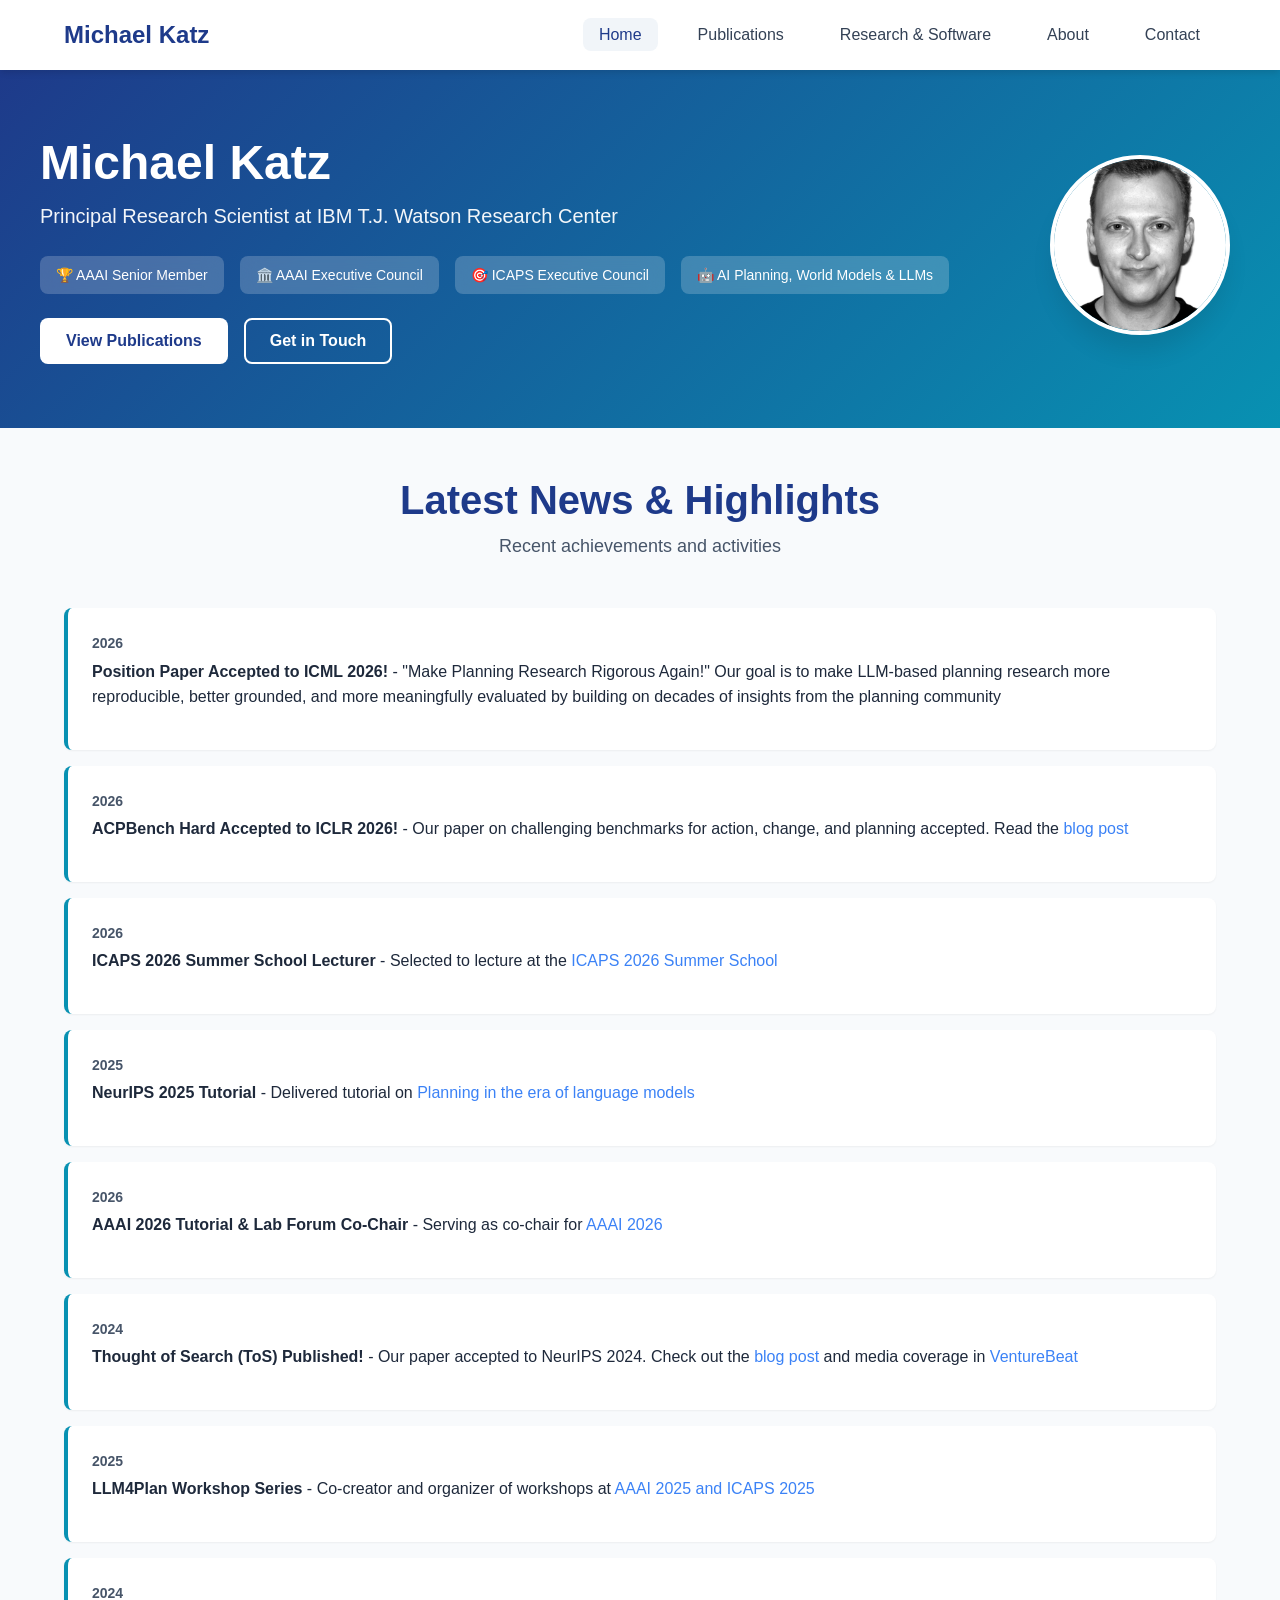
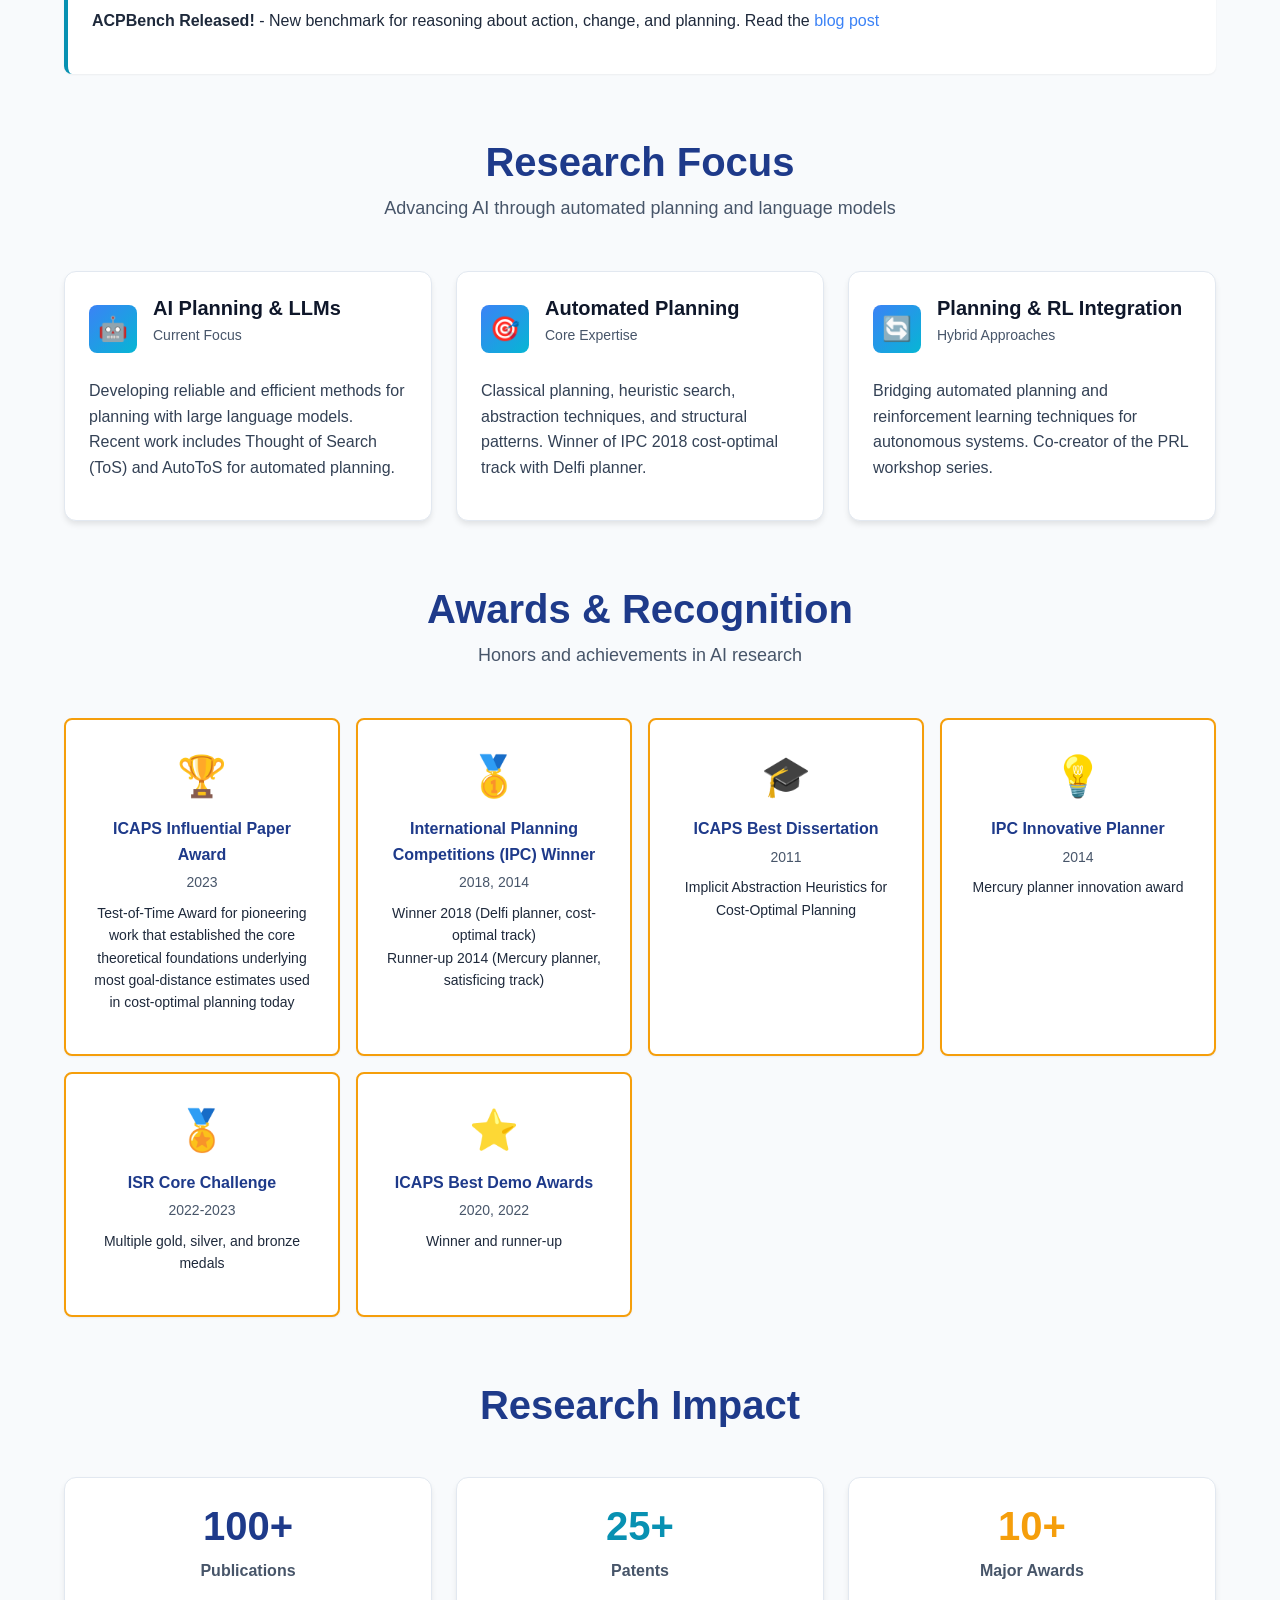
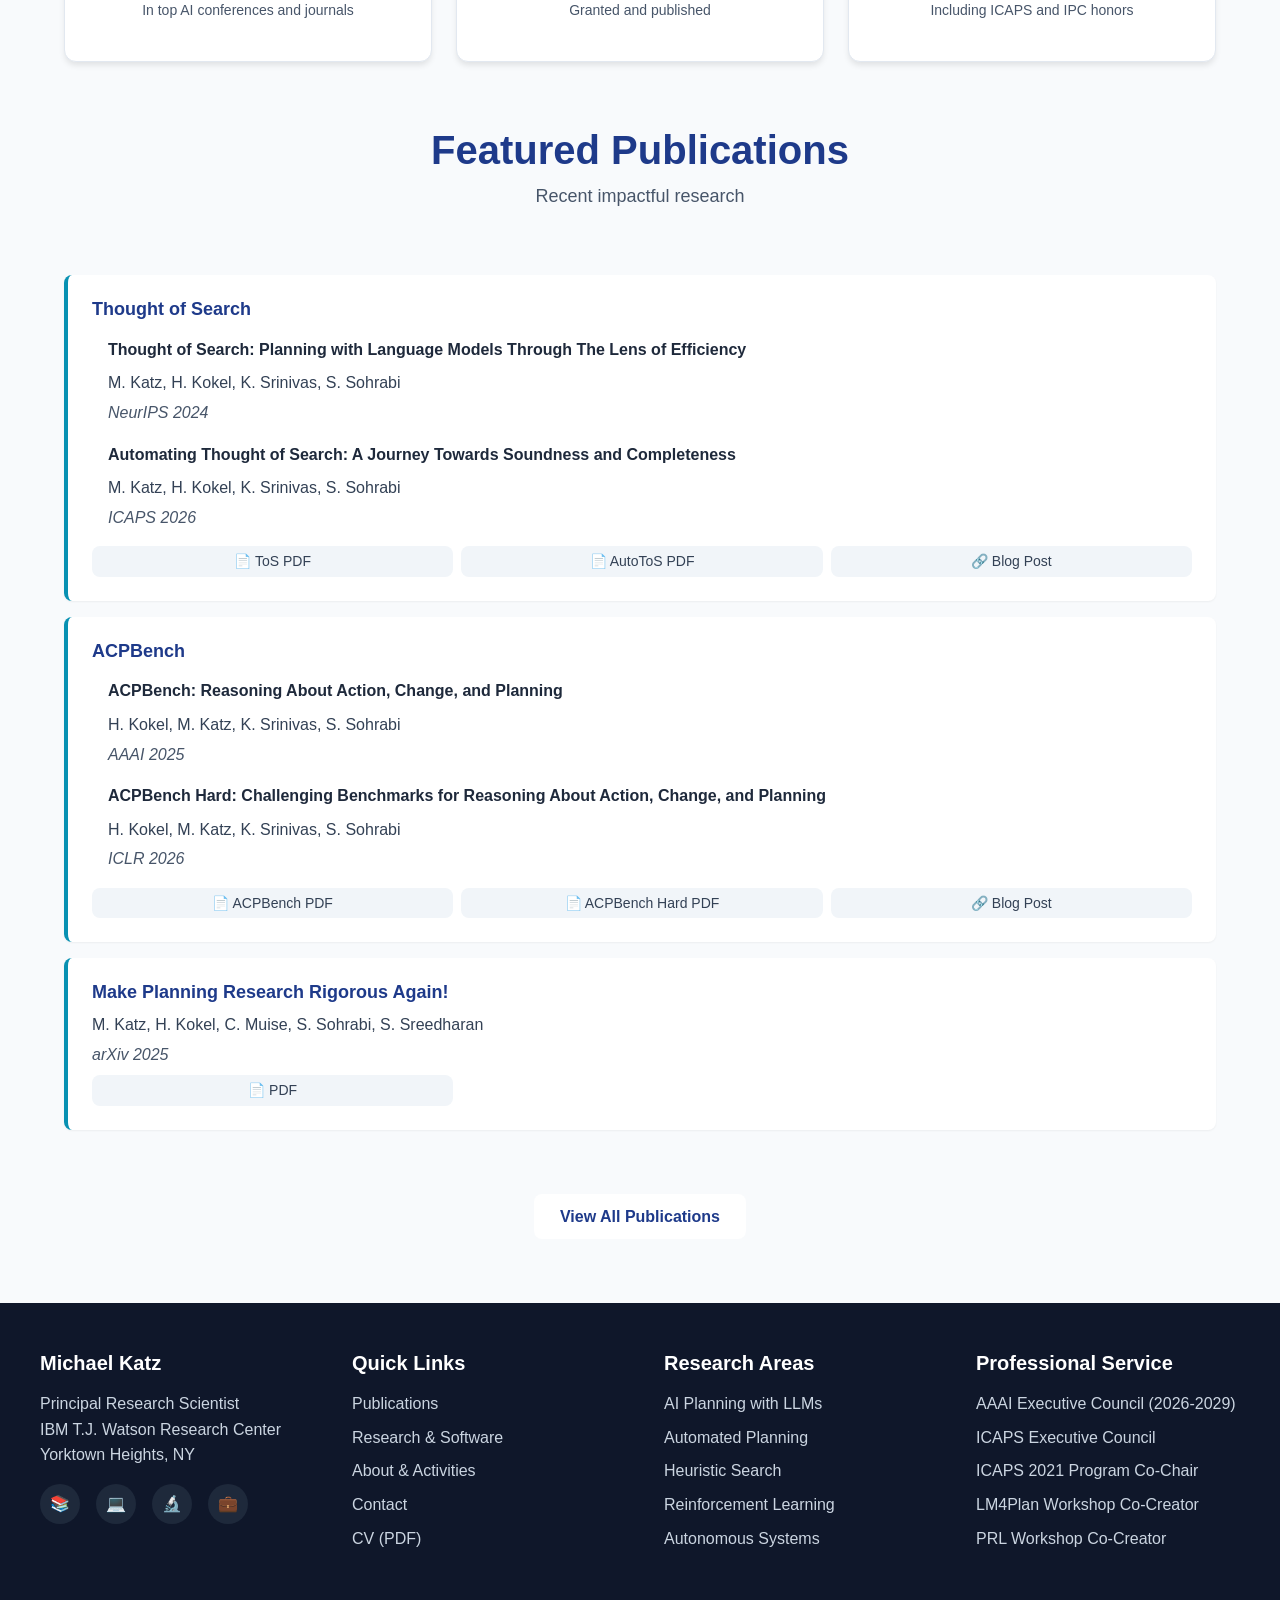
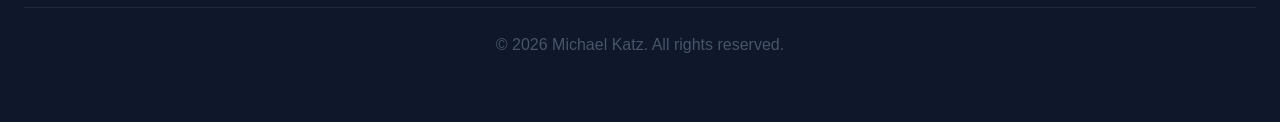
==== index.html @ 5c82e44d "minor" ====
<!DOCTYPE html>
<html lang="en">
<head>
    <meta charset="UTF-8">
    <meta name="viewport" content="width=device-width, initial-scale=1.0">
    <meta name="description" content="Michael Katz - Principal Research Scientist at IBM T.J. Watson Research Center, specializing in AI Planning, LLMs, and Autonomous Systems">
    <meta name="keywords" content="Michael Katz, AI Planning, LLMs, Automated Planning, Reinforcement Learning, IBM Research, ICAPS, AAAI">
    <meta name="author" content="Michael Katz">
    
    <!-- Open Graph / Social Media -->
    <meta property="og:type" content="website">
    <meta property="og:title" content="Michael Katz - AI Planning Researcher">
    <meta property="og:description" content="Principal Research Scientist at IBM T.J. Watson Research Center">
    <meta property="og:url" content="https://michael-katz-ai.github.io">
    
    <title>Michael Katz - AI Planning & LLMs Researcher</title>
    <link rel="stylesheet" href="css/styles.css">
</head>
<body>
    <!-- Header & Navigation -->
    <header class="header">
        <nav class="nav-container">
            <a href="index.html" class="logo">Michael Katz</a>
            <button class="nav-toggle" aria-label="Toggle navigation">
                <span></span>
                <span></span>
                <span></span>
            </button>
            <ul class="nav-menu">
                <li><a href="index.html" class="active">Home</a></li>
                <li><a href="publications.html">Publications</a></li>
                <li><a href="research.html">Research & Software</a></li>
                <li><a href="about.html">About</a></li>
                <li><a href="contact.html">Contact</a></li>
            </ul>
        </nav>
    </header>

    <!-- Hero Section -->
    <section class="hero">
        <div class="hero-container">
            <div class="hero-content">
                <h1>Michael Katz</h1>
                <p class="hero-subtitle">Principal Research Scientist at IBM T.J. Watson Research Center</p>
                <div class="hero-badges">
                    <span class="badge">🏆 AAAI Senior Member</span>
                    <span class="badge">🏛️ AAAI Executive Council</span>
                    <span class="badge">🎯 ICAPS Executive Council</span>
                    <span class="badge">🤖 AI Planning, World Models & LLMs</span>
                </div>
                <div class="hero-links">
                    <a href="publications.html" class="btn btn-primary">View Publications</a>
                    <a href="contact.html" class="btn btn-secondary">Get in Touch</a>
                </div>
            </div>
            <div class="hero-image">
                <img src="images/Michael-Katz-1085x1536.jpg" alt="Michael Katz">
            </div>
        </div>
    </section>

    <!-- Main Content -->
    <main class="container">
        
        <!-- Latest News Section -->
        <section class="section">
            <div class="section-header">
                <h2 class="section-title">Latest News & Highlights</h2>
                <p class="section-subtitle">Recent achievements and activities</p>
            </div>
            <ul class="news-list">
                <li class="news-item fade-in">
                    <div class="news-date">2026</div>
                    <p><strong>Position Paper Accepted to ICML 2026!</strong> - "Make Planning Research Rigorous Again!" Our goal is to make LLM-based planning research more reproducible, better grounded, and more meaningfully evaluated by building on decades of insights from the planning community</p>
                </li>
                <li class="news-item fade-in">
                    <div class="news-date">2026</div>
                    <p><strong>ACPBench Hard Accepted to ICLR 2026!</strong> - Our paper on challenging benchmarks for action, change, and planning accepted. Read the <a href="https://ibm.github.io/ACPBench/">blog post</a></p>
                </li>
                <li class="news-item fade-in">
                    <div class="news-date">2026</div>
                    <p><strong>ICAPS 2026 Summer School Lecturer</strong> - Selected to lecture at the <a href="https://icaps26-dublin-ss.github.io/ICAPS-2026-Summer-School/">ICAPS 2026 Summer School</a></p>
                </li>
                <li class="news-item fade-in">
                    <div class="news-date">2025</div>
                    <p><strong>NeurIPS 2025 Tutorial</strong> - Delivered tutorial on <a href="https://planning-llm-era.github.io/">Planning in the era of language models</a></p>
                </li>
                <li class="news-item fade-in">
                    <div class="news-date">2026</div>
                    <p><strong>AAAI 2026 Tutorial & Lab Forum Co-Chair</strong> - Serving as co-chair for <a href="https://aaai.org/conference/aaai/aaai-26/conference-organizers/">AAAI 2026</a></p>
                </li>
                <li class="news-item fade-in">
                    <div class="news-date">2024</div>
                    <p><strong>Thought of Search (ToS) Published!</strong> - Our paper accepted to NeurIPS 2024. Check out the <a href="https://ibm.github.io/AutoToS/">blog post</a> and media coverage in <a href="https://venturebeat.com/ai/autotos-makes-llm-planning-fast-accurate-and-inexpensive/">VentureBeat</a></p>
                </li>
                <li class="news-item fade-in">
                    <div class="news-date">2025</div>
                    <p><strong>LLM4Plan Workshop Series</strong> - Co-creator and organizer of workshops at <a href="https://llmforplanning.github.io/">AAAI 2025 and ICAPS 2025</a></p>
                </li>
                <li class="news-item fade-in">
                    <div class="news-date">2024</div>
                    <p><strong>ACPBench Released!</strong> - New benchmark for reasoning about action, change, and planning. Read the <a href="https://ibm.github.io/ACPBench/">blog post</a></p>
                </li>
            </ul>
        </section>

        <!-- Research Focus Section -->
        <section class="section">
            <div class="section-header">
                <h2 class="section-title">Research Focus</h2>
                <p class="section-subtitle">Advancing AI through automated planning and language models</p>
            </div>
            <div class="card-grid">
                <div class="card fade-in">
                    <div class="card-header">
                        <div class="card-icon">🤖</div>
                        <div>
                            <h3 class="card-title">AI Planning & LLMs</h3>
                            <p class="card-meta">Current Focus</p>
                        </div>
                    </div>
                    <div class="card-content">
                        <p>Developing reliable and efficient methods for planning with large language models. Recent work includes Thought of Search (ToS) and AutoToS for automated planning.</p>
                    </div>
                </div>
                
                <div class="card fade-in">
                    <div class="card-header">
                        <div class="card-icon">🎯</div>
                        <div>
                            <h3 class="card-title">Automated Planning</h3>
                            <p class="card-meta">Core Expertise</p>
                        </div>
                    </div>
                    <div class="card-content">
                        <p>Classical planning, heuristic search, abstraction techniques, and structural patterns. Winner of IPC 2018 cost-optimal track with Delfi planner.</p>
                    </div>
                </div>
                
                <div class="card fade-in">
                    <div class="card-header">
                        <div class="card-icon">🔄</div>
                        <div>
                            <h3 class="card-title">Planning & RL Integration</h3>
                            <p class="card-meta">Hybrid Approaches</p>
                        </div>
                    </div>
                    <div class="card-content">
                        <p>Bridging automated planning and reinforcement learning techniques for autonomous systems. Co-creator of the PRL workshop series.</p>
                    </div>
                </div>
            </div>
        </section>

        <!-- Awards & Recognition -->
        <section class="section">
            <div class="section-header">
                <h2 class="section-title">Awards & Recognition</h2>
                <p class="section-subtitle">Honors and achievements in AI research</p>
            </div>
            <div class="awards-grid">
                <div class="award-item fade-in">
                    <div class="award-icon">🏆</div>
                    <div class="award-title">ICAPS Influential Paper Award</div>
                    <div class="award-year">2023</div>
                    <p style="font-size: 0.875rem; margin-top: 0.5rem;">Test-of-Time Award for pioneering work that established the core theoretical foundations underlying most goal-distance estimates used in cost-optimal planning today</p>
                </div>
                <div class="award-item fade-in">
                    <div class="award-icon">🥇</div>
                    <div class="award-title">International Planning Competitions (IPC) Winner</div>
                    <div class="award-year">2018, 2014</div>
                    <p style="font-size: 0.875rem; margin-top: 0.5rem;">Winner 2018 (Delfi planner, cost-optimal track)<br>Runner-up 2014 (Mercury planner, satisficing track)</p>
                </div>
                <div class="award-item fade-in">
                    <div class="award-icon">🎓</div>
                    <div class="award-title">ICAPS Best Dissertation</div>
                    <div class="award-year">2011</div>
                    <p style="font-size: 0.875rem; margin-top: 0.5rem;">Implicit Abstraction Heuristics for Cost-Optimal Planning</p>
                </div>
                <div class="award-item fade-in">
                    <div class="award-icon">💡</div>
                    <div class="award-title">IPC Innovative Planner</div>
                    <div class="award-year">2014</div>
                    <p style="font-size: 0.875rem; margin-top: 0.5rem;">Mercury planner innovation award</p>
                </div>
                <div class="award-item fade-in">
                    <div class="award-icon">🏅</div>
                    <div class="award-title">ISR Core Challenge</div>
                    <div class="award-year">2022-2023</div>
                    <p style="font-size: 0.875rem; margin-top: 0.5rem;">Multiple gold, silver, and bronze medals</p>
                </div>
                <div class="award-item fade-in">
                    <div class="award-icon">⭐</div>
                    <div class="award-title">ICAPS Best Demo Awards</div>
                    <div class="award-year">2020, 2022</div>
                    <p style="font-size: 0.875rem; margin-top: 0.5rem;">Winner and runner-up</p>
                </div>
            </div>
        </section>

        <!-- Quick Stats -->
        <section class="section">
            <div class="section-header">
                <h2 class="section-title">Research Impact</h2>
            </div>
            <div class="card-grid">
                <div class="card text-center fade-in">
                    <h3 style="font-size: 2.5rem; color: var(--primary-blue); margin-bottom: 0.5rem;">100+</h3>
                    <p style="color: var(--gray-600); font-weight: 600;">Publications</p>
                    <p style="font-size: 0.875rem; color: var(--gray-600);">In top AI conferences and journals</p>
                </div>
                <div class="card text-center fade-in">
                    <h3 style="font-size: 2.5rem; color: var(--accent-teal); margin-bottom: 0.5rem;">25+</h3>
                    <p style="color: var(--gray-600); font-weight: 600;">Patents</p>
                    <p style="font-size: 0.875rem; color: var(--gray-600);">Granted and published</p>
                </div>
                <div class="card text-center fade-in">
                    <h3 style="font-size: 2.5rem; color: var(--highlight-amber); margin-bottom: 0.5rem;">10+</h3>
                    <p style="color: var(--gray-600); font-weight: 600;">Major Awards</p>
                    <p style="font-size: 0.875rem; color: var(--gray-600);">Including ICAPS and IPC honors</p>
                </div>
            </div>
        </section>

        <!-- Featured Publications -->
        <section class="section">
            <div class="section-header">
                <h2 class="section-title">Featured Publications</h2>
                <p class="section-subtitle">Recent impactful research</p>
            </div>
            <div class="publications-list">
                <!-- Thought of Search -->
                <div class="publication-item fade-in">
                    <h4 class="pub-title">Thought of Search</h4>
                    <div style="margin-left: 1rem; margin-top: 1rem;">
                        <p style="margin-bottom: 0.5rem;"><strong>Thought of Search: Planning with Language Models Through The Lens of Efficiency</strong></p>
                        <p class="pub-authors" style="margin-bottom: 0.25rem;">M. Katz, H. Kokel, K. Srinivas, S. Sohrabi</p>
                        <p class="pub-venue" style="margin-bottom: 1rem;">NeurIPS 2024</p>
                        
                        <p style="margin-bottom: 0.5rem;"><strong>Automating Thought of Search: A Journey Towards Soundness and Completeness</strong></p>
                        <p class="pub-authors" style="margin-bottom: 0.25rem;">M. Katz, H. Kokel, K. Srinivas, S. Sohrabi</p>
                        <p class="pub-venue" style="margin-bottom: 1rem;">ICAPS 2026</p>
                    </div>
                    <div class="pub-links">
                        <a href="papers/neurips2024.pdf" class="pub-link">📄 ToS PDF</a>
                        <a href="papers/katz-et-al-icaps2026.pdf" class="pub-link">📄 AutoToS PDF</a>
                        <a href="https://ibm.github.io/AutoToS/" class="pub-link">🔗 Blog Post</a>
                    </div>
                </div>
                
                <!-- ACPBench Series -->
                <div class="publication-item fade-in">
                    <h4 class="pub-title">ACPBench</h4>
                    <div style="margin-left: 1rem; margin-top: 1rem;">
                        <p style="margin-bottom: 0.5rem;"><strong>ACPBench: Reasoning About Action, Change, and Planning</strong></p>
                        <p class="pub-authors" style="margin-bottom: 0.25rem;">H. Kokel, M. Katz, K. Srinivas, S. Sohrabi</p>
                        <p class="pub-venue" style="margin-bottom: 1rem;">AAAI 2025</p>
                        
                        <p style="margin-bottom: 0.5rem;"><strong>ACPBench Hard: Challenging Benchmarks for Reasoning About Action, Change, and Planning</strong></p>
                        <p class="pub-authors" style="margin-bottom: 0.25rem;">H. Kokel, M. Katz, K. Srinivas, S. Sohrabi</p>
                        <p class="pub-venue" style="margin-bottom: 1rem;">ICLR 2026</p>
                    </div>
                    <div class="pub-links">
                        <a href="papers/aaai2025.pdf" class="pub-link">📄 ACPBench PDF</a>
                        <a href="papers/iclr2026.pdf" class="pub-link">📄 ACPBench Hard PDF</a>
                        <a href="https://ibm.github.io/ACPBench/" class="pub-link">🔗 Blog Post</a>
                    </div>
                </div>
                
                <!-- Position Paper -->
                <div class="publication-item fade-in">
                    <h4 class="pub-title">Make Planning Research Rigorous Again!</h4>
                    <p class="pub-authors">M. Katz, H. Kokel, C. Muise, S. Sohrabi, S. Sreedharan</p>
                    <p class="pub-venue">arXiv 2025</p>
                    <div class="pub-links">
                        <a href="papers/katz-et-al-arxiv2025a.pdf" class="pub-link">📄 PDF</a>
                    </div>
                </div>
            </div>
            <div style="text-align: center; margin-top: 2rem;">
                <a href="publications.html" class="btn btn-primary">View All Publications</a>
            </div>
        </section>

    </main>

    <!-- Footer -->
    <footer class="footer">
        <div class="footer-container">
            <div class="footer-section">
                <h4>Michael Katz</h4>
                <p>Principal Research Scientist<br>
                IBM T.J. Watson Research Center<br>
                Yorktown Heights, NY</p>
                <div class="social-links">
                    <a href="https://scholar.google.com/citations?user=pltkfcMAAAAJ&hl=en" class="social-link" aria-label="Google Scholar">📚</a>
                    <a href="https://github.com/ctpelok77/" class="social-link" aria-label="GitHub">💻</a>
                    <a href="https://researcher.watson.ibm.com/researcher/view.php?person=ibm-Michael.Katz1" class="social-link" aria-label="IBM Research">🔬</a>
                    <a href="https://www.linkedin.com/in/michael-katz-5b5b2b1b/" class="social-link" aria-label="LinkedIn">💼</a>
                </div>
            </div>
            
            <div class="footer-section">
                <h4>Quick Links</h4>
                <ul class="footer-links">
                    <li><a href="publications.html">Publications</a></li>
                    <li><a href="research.html">Research & Software</a></li>
                    <li><a href="about.html">About & Activities</a></li>
                    <li><a href="contact.html">Contact</a></li>
                    <li><a href="CV_Michael_Katz.pdf">CV (PDF)</a></li>
                </ul>
            </div>
            
            <div class="footer-section">
                <h4>Research Areas</h4>
                <ul class="footer-links">
                    <li>AI Planning with LLMs</li>
                    <li>Automated Planning</li>
                    <li>Heuristic Search</li>
                    <li>Reinforcement Learning</li>
                    <li>Autonomous Systems</li>
                </ul>
            </div>
            
            <div class="footer-section">
                <h4>Professional Service</h4>
                <ul class="footer-links">
                    <li>AAAI Executive Council (2026-2029)</li>
                    <li>ICAPS Executive Council</li>
                    <li>ICAPS 2021 Program Co-Chair</li>
                    <li>LM4Plan Workshop Co-Creator</li>
                    <li>PRL Workshop Co-Creator</li>
                </ul>
            </div>
        </div>
        
        <div class="footer-bottom">
            <p>&copy; 2026 Michael Katz. All rights reserved.</p>
        </div>
    </footer>

    <script src="js/main.js"></script>
</body>
</html>
---- css/styles.css ----
/* ============================================
   Modern Academic Portfolio - Global Styles
   ============================================ */

/* CSS Variables for theming */
:root {
  /* Colors */
  --primary-blue: #1e3a8a;
  --primary-blue-light: #3b82f6;
  --accent-teal: #0891b2;
  --accent-teal-light: #06b6d4;
  --highlight-amber: #f59e0b;
  --gray-50: #f8fafc;
  --gray-100: #f1f5f9;
  --gray-200: #e2e8f0;
  --gray-300: #cbd5e1;
  --gray-600: #475569;
  --gray-700: #334155;
  --gray-800: #1e293b;
  --gray-900: #0f172a;
  --white: #ffffff;
  --success: #10b981;
  --error: #ef4444;
  
  /* Typography */
  --font-sans: -apple-system, BlinkMacSystemFont, 'Segoe UI', 'Roboto', 'Oxygen', 'Ubuntu', 'Cantarell', sans-serif;
  --font-mono: 'SF Mono', 'Monaco', 'Inconsolata', 'Fira Code', monospace;
  
  /* Spacing */
  --spacing-xs: 0.25rem;
  --spacing-sm: 0.5rem;
  --spacing-md: 1rem;
  --spacing-lg: 1.5rem;
  --spacing-xl: 2rem;
  --spacing-2xl: 3rem;
  --spacing-3xl: 4rem;
  
  /* Layout */
  --max-width: 1200px;
  --header-height: 70px;
  --border-radius: 8px;
  --border-radius-lg: 12px;
  
  /* Shadows */
  --shadow-sm: 0 1px 2px 0 rgba(0, 0, 0, 0.05);
  --shadow-md: 0 4px 6px -1px rgba(0, 0, 0, 0.1);
  --shadow-lg: 0 10px 15px -3px rgba(0, 0, 0, 0.1);
  --shadow-xl: 0 20px 25px -5px rgba(0, 0, 0, 0.1);
  
  /* Transitions */
  --transition-fast: 150ms ease-in-out;
  --transition-base: 250ms ease-in-out;
  --transition-slow: 350ms ease-in-out;
}

/* Reset and Base Styles */
*, *::before, *::after {
  box-sizing: border-box;
  margin: 0;
  padding: 0;
}

html {
  scroll-behavior: smooth;
  font-size: 16px;
}

body {
  font-family: var(--font-sans);
  line-height: 1.6;
  color: var(--gray-800);
  background-color: var(--gray-50);
  -webkit-font-smoothing: antialiased;
  -moz-osx-font-smoothing: grayscale;
}

/* Typography */
h1, h2, h3, h4, h5, h6 {
  font-weight: 700;
  line-height: 1.2;
  color: var(--gray-900);
  margin-bottom: var(--spacing-md);
}

h1 { font-size: 2.5rem; }
h2 { font-size: 2rem; }
h3 { font-size: 1.5rem; }
h4 { font-size: 1.25rem; }
h5 { font-size: 1.125rem; }
h6 { font-size: 1rem; }

p {
  margin-bottom: var(--spacing-md);
}

a {
  color: var(--primary-blue-light);
  text-decoration: none;
  transition: color var(--transition-fast);
}

a:hover {
  color: var(--accent-teal);
  text-decoration: underline;
}

a:focus {
  outline: 2px solid var(--accent-teal);
  outline-offset: 2px;
}

/* Header & Navigation */
.header {
  position: sticky;
  top: 0;
  z-index: 1000;
  background: var(--white);
  box-shadow: var(--shadow-md);
  height: var(--header-height);
}

.nav-container {
  max-width: var(--max-width);
  margin: 0 auto;
  padding: 0 var(--spacing-lg);
  height: 100%;
  display: flex;
  align-items: center;
  justify-content: space-between;
}

.logo {
  font-size: 1.5rem;
  font-weight: 700;
  color: var(--primary-blue);
  text-decoration: none;
}

.logo:hover {
  color: var(--accent-teal);
  text-decoration: none;
}

.nav-menu {
  display: flex;
  list-style: none;
  gap: var(--spacing-lg);
  align-items: center;
}

.nav-menu a {
  color: var(--gray-700);
  font-weight: 500;
  padding: var(--spacing-sm) var(--spacing-md);
  border-radius: var(--border-radius);
  transition: all var(--transition-fast);
}

.nav-menu a:hover,
.nav-menu a.active {
  color: var(--primary-blue);
  background-color: var(--gray-100);
  text-decoration: none;
}

.nav-toggle {
  display: none;
  background: none;
  border: none;
  cursor: pointer;
  padding: var(--spacing-sm);
}

.nav-toggle span {
  display: block;
  width: 25px;
  height: 3px;
  background-color: var(--gray-700);
  margin: 5px 0;
  transition: var(--transition-base);
}

/* Hero Section */
.hero {
  background: linear-gradient(135deg, var(--primary-blue) 0%, var(--accent-teal) 100%);
  color: var(--white);
  padding: var(--spacing-3xl) var(--spacing-lg);
  margin-bottom: var(--spacing-2xl);
}

.hero-container {
  max-width: var(--max-width);
  margin: 0 auto;
  display: grid;
  grid-template-columns: 1fr 200px;
  gap: var(--spacing-2xl);
  align-items: center;
}

.hero-content h1 {
  color: var(--white);
  font-size: 3rem;
  margin-bottom: var(--spacing-sm);
}

.hero-subtitle {
  font-size: 1.25rem;
  margin-bottom: var(--spacing-lg);
  opacity: 0.95;
}

.hero-badges {
  display: flex;
  flex-wrap: wrap;
  gap: var(--spacing-md);
  margin-bottom: var(--spacing-lg);
}

.badge {
  display: inline-flex;
  align-items: center;
  gap: var(--spacing-sm);
  padding: var(--spacing-sm) var(--spacing-md);
  background-color: rgba(255, 255, 255, 0.2);
  border-radius: var(--border-radius);
  font-size: 0.875rem;
  font-weight: 500;
  backdrop-filter: blur(10px);
}

.hero-links {
  display: flex;
  gap: var(--spacing-md);
}

.btn {
  display: inline-block;
  padding: var(--spacing-sm) var(--spacing-lg);
  border-radius: var(--border-radius);
  font-weight: 600;
  text-align: center;
  transition: all var(--transition-base);
  cursor: pointer;
  border: 2px solid transparent;
}

.btn-primary {
  background-color: var(--white);
  color: var(--primary-blue);
}

.btn-primary:hover {
  background-color: var(--gray-100);
  text-decoration: none;
  transform: translateY(-2px);
  box-shadow: var(--shadow-lg);
}

.btn-secondary {
  background-color: transparent;
  color: var(--white);
  border-color: var(--white);
}

.btn-secondary:hover {
  background-color: var(--white);
  color: var(--primary-blue);
  text-decoration: none;
}

.hero-image {
  text-align: center;
}

.hero-image img {
  width: 180px;
  height: 180px;
  border-radius: 50%;
  border: 4px solid var(--white);
  box-shadow: var(--shadow-xl);
  object-fit: cover;
}

/* Main Content */
.container {
  max-width: var(--max-width);
  margin: 0 auto;
  padding: 0 var(--spacing-lg);
}

.section {
  margin-bottom: var(--spacing-3xl);
}

.section-header {
  text-align: center;
  margin-bottom: var(--spacing-2xl);
}

.section-title {
  font-size: 2.5rem;
  color: var(--primary-blue);
  margin-bottom: var(--spacing-sm);
}

.section-subtitle {
  font-size: 1.125rem;
  color: var(--gray-600);
}

/* Cards */
.card-grid {
  display: grid;
  grid-template-columns: repeat(3, 1fr);
  gap: var(--spacing-lg);
}

.card {
  background: var(--white);
  border-radius: var(--border-radius-lg);
  padding: var(--spacing-lg);
  box-shadow: var(--shadow-md);
  transition: all var(--transition-base);
  border: 1px solid var(--gray-200);
}

.card:hover {
  transform: translateY(-4px);
  box-shadow: var(--shadow-xl);
}

.card-header {
  display: flex;
  align-items: center;
  gap: var(--spacing-md);
  margin-bottom: var(--spacing-md);
}

.card-icon {
  width: 48px;
  height: 48px;
  display: flex;
  align-items: center;
  justify-content: center;
  background: linear-gradient(135deg, var(--primary-blue-light), var(--accent-teal-light));
  border-radius: var(--border-radius);
  color: var(--white);
  font-size: 1.5rem;
}

.card-title {
  font-size: 1.25rem;
  margin-bottom: var(--spacing-xs);
}

.card-meta {
  font-size: 0.875rem;
  color: var(--gray-600);
}

.card-content {
  color: var(--gray-700);
  line-height: 1.6;
}

/* News/Highlights */
.news-list {
  list-style: none;
}

.news-item {
  background: var(--white);
  padding: var(--spacing-lg);
  margin-bottom: var(--spacing-md);
  border-radius: var(--border-radius);
  border-left: 4px solid var(--accent-teal);
  box-shadow: var(--shadow-sm);
  transition: all var(--transition-fast);
}

.news-item:hover {
  box-shadow: var(--shadow-md);
  transform: translateX(4px);
}

.news-date {
  font-size: 0.875rem;
  color: var(--gray-600);
  font-weight: 600;
  margin-bottom: var(--spacing-xs);
}

/* Awards */
.awards-grid {
  display: grid;
  grid-template-columns: repeat(auto-fit, minmax(250px, 1fr));
  gap: var(--spacing-md);
}

.award-item {
  background: var(--white);
  padding: var(--spacing-lg);
  border-radius: var(--border-radius);
  border: 2px solid var(--highlight-amber);
  box-shadow: var(--shadow-sm);
  text-align: center;
}

.award-icon {
  font-size: 2.5rem;
  margin-bottom: var(--spacing-sm);
}

.award-title {
  font-weight: 600;
  color: var(--primary-blue);
  margin-bottom: var(--spacing-xs);
}

.award-year {
  color: var(--gray-600);
  font-size: 0.875rem;
}

/* Publications */
.publications-controls {
  display: flex;
  gap: var(--spacing-md);
  margin-bottom: var(--spacing-lg);
  flex-wrap: wrap;
}

.search-box {
  flex: 1;
  min-width: 250px;
}

.search-box input {
  width: 100%;
  padding: var(--spacing-sm) var(--spacing-md);
  border: 2px solid var(--gray-300);
  border-radius: var(--border-radius);
  font-size: 1rem;
  transition: border-color var(--transition-fast);
}

.search-box input:focus {
  outline: none;
  border-color: var(--accent-teal);
}

.filter-buttons {
  display: flex;
  gap: var(--spacing-sm);
  flex-wrap: wrap;
}

.filter-btn {
  padding: var(--spacing-sm) var(--spacing-md);
  background: var(--white);
  border: 2px solid var(--gray-300);
  border-radius: var(--border-radius);
  cursor: pointer;
  font-weight: 500;
  transition: all var(--transition-fast);
}

.filter-btn:hover,
.filter-btn.active {
  background: var(--primary-blue);
  color: var(--white);
  border-color: var(--primary-blue);
}

.year-section {
  margin-bottom: var(--spacing-2xl);
}

.year-header {
  display: flex;
  align-items: center;
  gap: var(--spacing-md);
  padding: var(--spacing-md);
  background: var(--primary-blue);
  color: var(--white);
  border-radius: var(--border-radius);
  cursor: pointer;
  user-select: none;
}

.year-header h3 {
  color: var(--white);
  margin: 0;
}

.year-toggle {
  margin-left: auto;
  font-size: 1.5rem;
  transition: transform var(--transition-base);
}

.year-section.collapsed .year-toggle {
  transform: rotate(-90deg);
}

.publications-list {
  list-style: none;
  padding: var(--spacing-md) 0;
}

/* Subtopic Section */
.subtopic-section {
  margin-bottom: var(--spacing-xl);
}

.subtopic-header {
  display: flex;
  align-items: center;
  gap: var(--spacing-md);
  padding: var(--spacing-sm) var(--spacing-md);
  background: var(--gray-100);
  border-radius: var(--border-radius);
  cursor: pointer;
  user-select: none;
  transition: background-color var(--transition-fast);
}

.subtopic-header:hover {
  background: var(--gray-200);
}

.subtopic-title {
  color: var(--primary-blue);
  margin: 0;
  font-size: 1.125rem;
  font-weight: 600;
}

.subtopic-count {
  color: var(--gray-600);
  font-size: 0.875rem;
  font-weight: 500;
  padding: 0.25rem 0.5rem;
  background: var(--white);
  border-radius: var(--border-radius);
}

.subtopic-toggle {
  margin-left: auto;
  font-size: 1.25rem;
  transition: transform var(--transition-base);
  color: var(--primary-blue);
}

.publications-list.collapsed {
  display: none;
}

.publication-item {
  background: var(--white);
  padding: var(--spacing-lg);
  margin-bottom: var(--spacing-md);
  border-radius: var(--border-radius);
  box-shadow: var(--shadow-sm);
  border-left: 4px solid var(--accent-teal);
}

.pub-title {
  font-weight: 600;
  color: var(--primary-blue);
  margin-bottom: var(--spacing-sm);
  font-size: 1.125rem;
}

.pub-authors {
  color: var(--gray-700);
  margin-bottom: var(--spacing-xs);
}

.pub-venue {
  font-style: italic;
  color: var(--gray-600);
  margin-bottom: var(--spacing-sm);
}

.pub-links {
  display: grid;
  grid-template-columns: repeat(3, 1fr);
  gap: var(--spacing-sm);
}

.pub-link {
  display: inline-flex;
  align-items: center;
  gap: var(--spacing-xs);
  padding: var(--spacing-xs) var(--spacing-sm);
  background: var(--gray-100);
  border-radius: var(--border-radius);
  font-size: 0.875rem;
  color: var(--gray-700);
  transition: all var(--transition-fast);
  justify-content: center;
}

.pub-link:hover {
  background: var(--primary-blue);
  color: var(--white);
  text-decoration: none;
}

/* Patents */
.patent-list {
  list-style: none;
  padding: 0;
  margin: 0;
}

.patent-item {
  display: grid;
  grid-template-columns: 1fr auto;
  gap: var(--spacing-lg);
  align-items: center;
  padding: var(--spacing-md) var(--spacing-lg);
  border-bottom: 1px solid var(--gray-200);
  transition: background-color var(--transition-fast);
}

.patent-item:last-child {
  border-bottom: none;
}

.patent-item:hover {
  background-color: var(--gray-50);
}

.patent-title {
  color: var(--gray-900);
  font-size: 1rem;
  font-weight: 500;
}

.patent-number {
  color: var(--gray-600);
  font-size: 0.875rem;
  font-family: var(--font-mono);
  white-space: nowrap;
}

/* Footer */
.footer {
  background: var(--gray-900);
  color: var(--gray-300);
  padding: var(--spacing-2xl) var(--spacing-lg);
  margin-top: var(--spacing-3xl);
}

.footer-container {
  max-width: var(--max-width);
  margin: 0 auto;
  display: grid;
  grid-template-columns: repeat(auto-fit, minmax(250px, 1fr));
  gap: var(--spacing-2xl);
}

.footer-section h4 {
  color: var(--white);
  margin-bottom: var(--spacing-md);
}

.footer-links {
  list-style: none;
}

.footer-links li {
  margin-bottom: var(--spacing-sm);
}

.footer-links a {
  color: var(--gray-300);
}

.footer-links a:hover {
  color: var(--accent-teal-light);
}

.social-links {
  display: flex;
  gap: var(--spacing-md);
  margin-top: var(--spacing-md);
}

.social-link {
  display: flex;
  align-items: center;
  justify-content: center;
  width: 40px;
  height: 40px;
  background: var(--gray-800);
  border-radius: 50%;
  color: var(--white);
  transition: all var(--transition-fast);
}

.social-link:hover {
  background: var(--accent-teal);
  transform: translateY(-2px);
  text-decoration: none;
}

.footer-bottom {
  text-align: center;
  margin-top: var(--spacing-2xl);
  padding-top: var(--spacing-lg);
  border-top: 1px solid var(--gray-800);
  color: var(--gray-600);
}

/* Responsive Design */
@media (max-width: 768px) {
  :root {
    --header-height: 60px;
  }
  
  h1 { font-size: 2rem; }
  h2 { font-size: 1.75rem; }
  h3 { font-size: 1.25rem; }
  
  .nav-menu {
    position: fixed;
    left: -100%;
    top: var(--header-height);
    flex-direction: column;
    background-color: var(--white);
    width: 100%;
    text-align: center;
    transition: left var(--transition-base);
    box-shadow: var(--shadow-lg);
    padding: var(--spacing-lg);
  }
  
  .nav-menu.active {
    left: 0;
  }
  
  .nav-toggle {
    display: block;
  }
  
  .hero-container {
    grid-template-columns: 1fr;
    text-align: center;
  }
  
  .hero-content h1 {
    font-size: 2rem;
  }
  
  .hero-links {
    justify-content: center;
  }
  
  .card-grid {
    grid-template-columns: 1fr;
  }
  
  .publications-controls {
    flex-direction: column;
  }
  
  .filter-buttons {
    justify-content: center;
  }
}

@media (max-width: 480px) {
  .hero {
    padding: var(--spacing-xl) var(--spacing-md);
  }
  
  .hero-content h1 {
    font-size: 1.75rem;
  }
  
  .hero-subtitle {
    font-size: 1rem;
  }
  
  .hero-image img {
    width: 150px;
    height: 150px;
  }
  
  .btn {
    width: 100%;
  }
}

/* Utility Classes */
.text-center { text-align: center; }
.text-right { text-align: right; }
.mt-1 { margin-top: var(--spacing-md); }
.mt-2 { margin-top: var(--spacing-lg); }
.mb-1 { margin-bottom: var(--spacing-md); }
.mb-2 { margin-bottom: var(--spacing-lg); }
.hidden { display: none; }

/* Animations */
@keyframes fadeIn {
  from { opacity: 0; transform: translateY(20px); }
  to { opacity: 1; transform: translateY(0); }
}

.fade-in {
  animation: fadeIn 0.6s ease-out;
}

/* Print Styles */
@media print {
  .header, .footer, .nav-toggle, .btn { display: none; }
  body { background: white; color: black; }
  .card, .publication-item { box-shadow: none; border: 1px solid #ccc; }
}
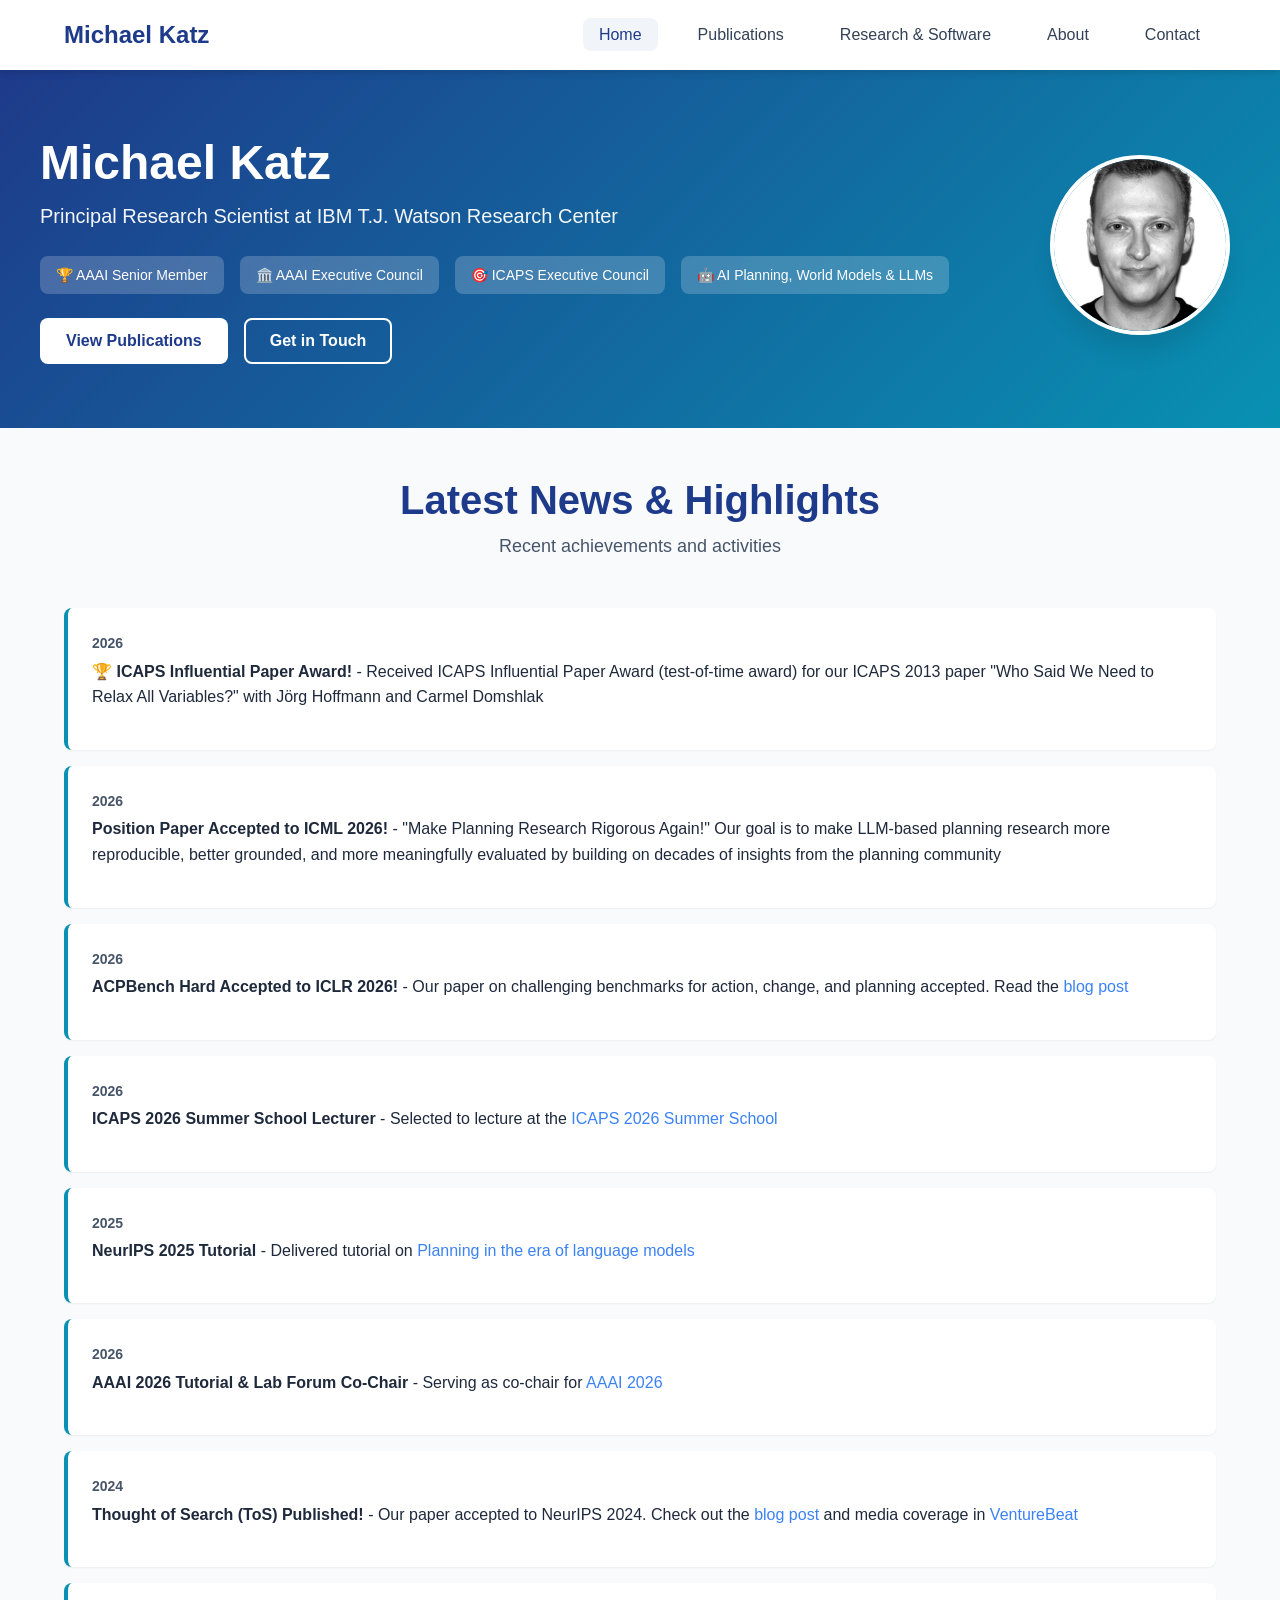
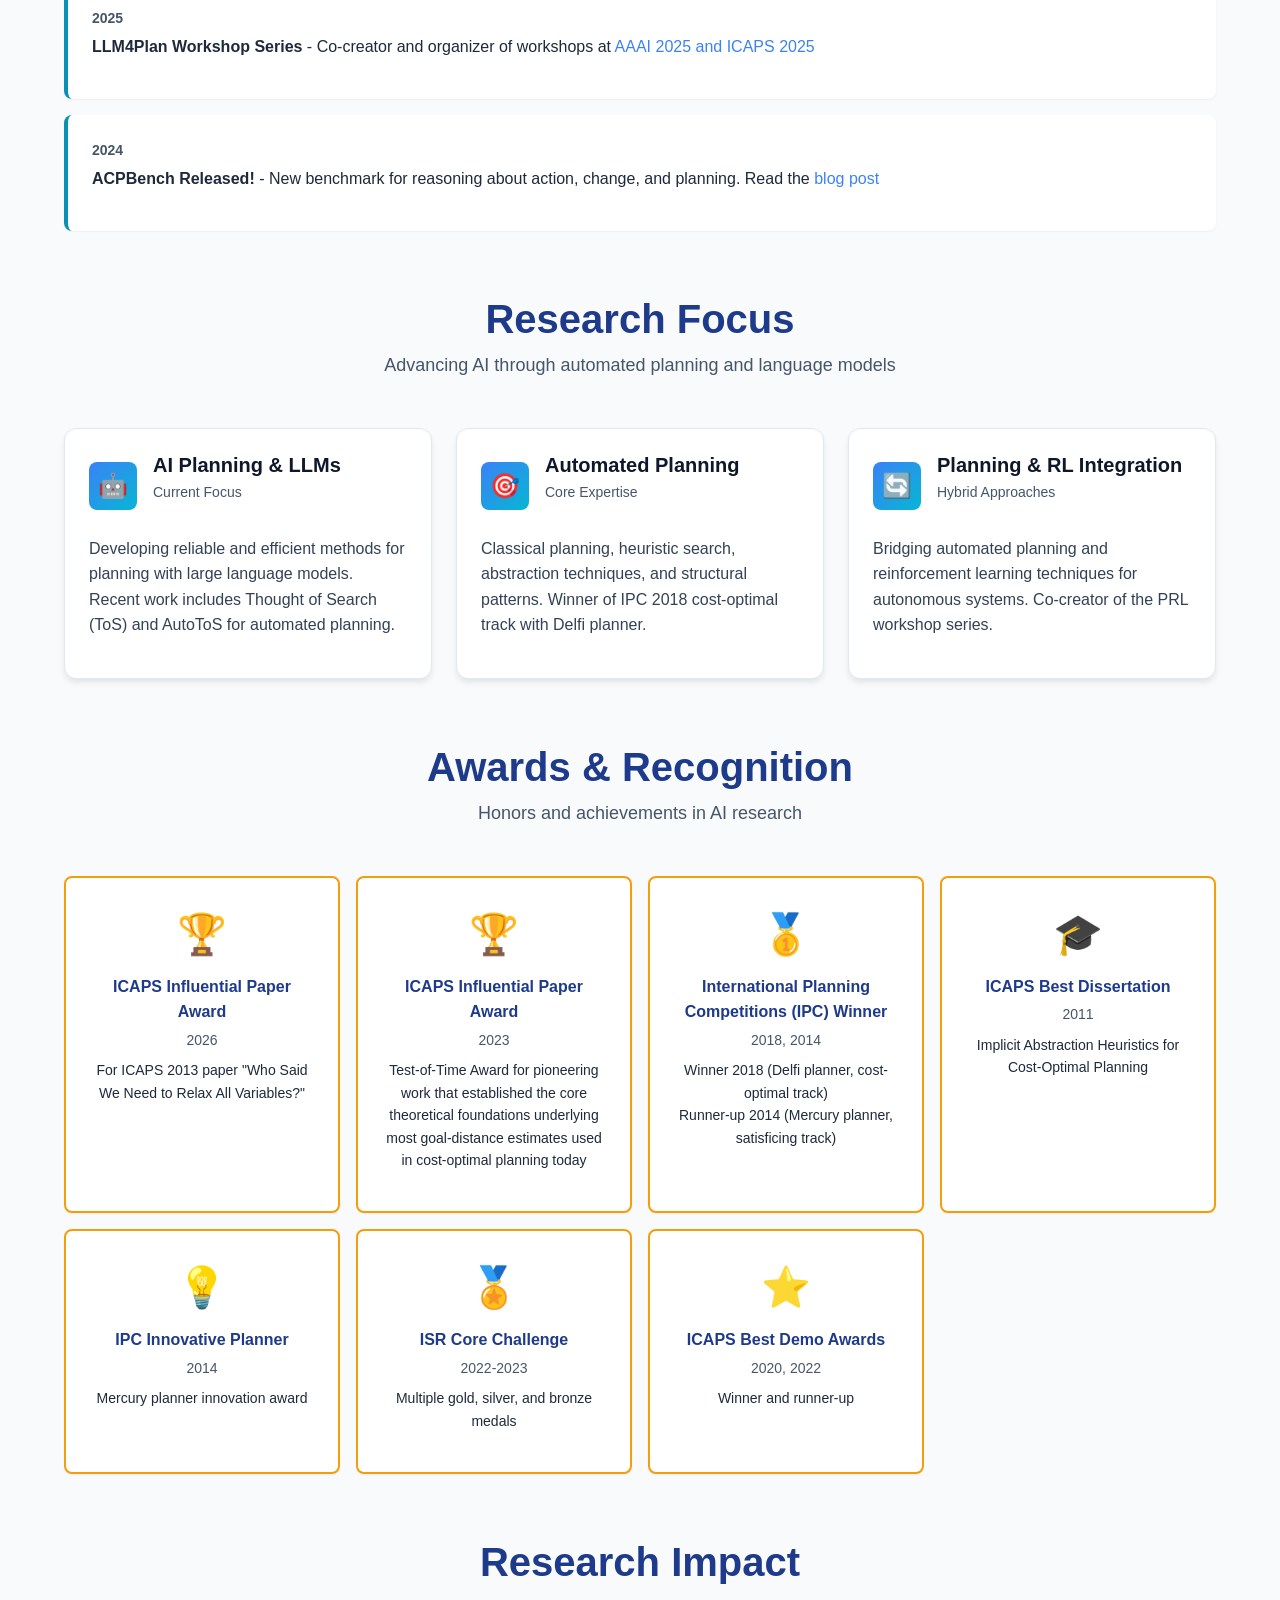
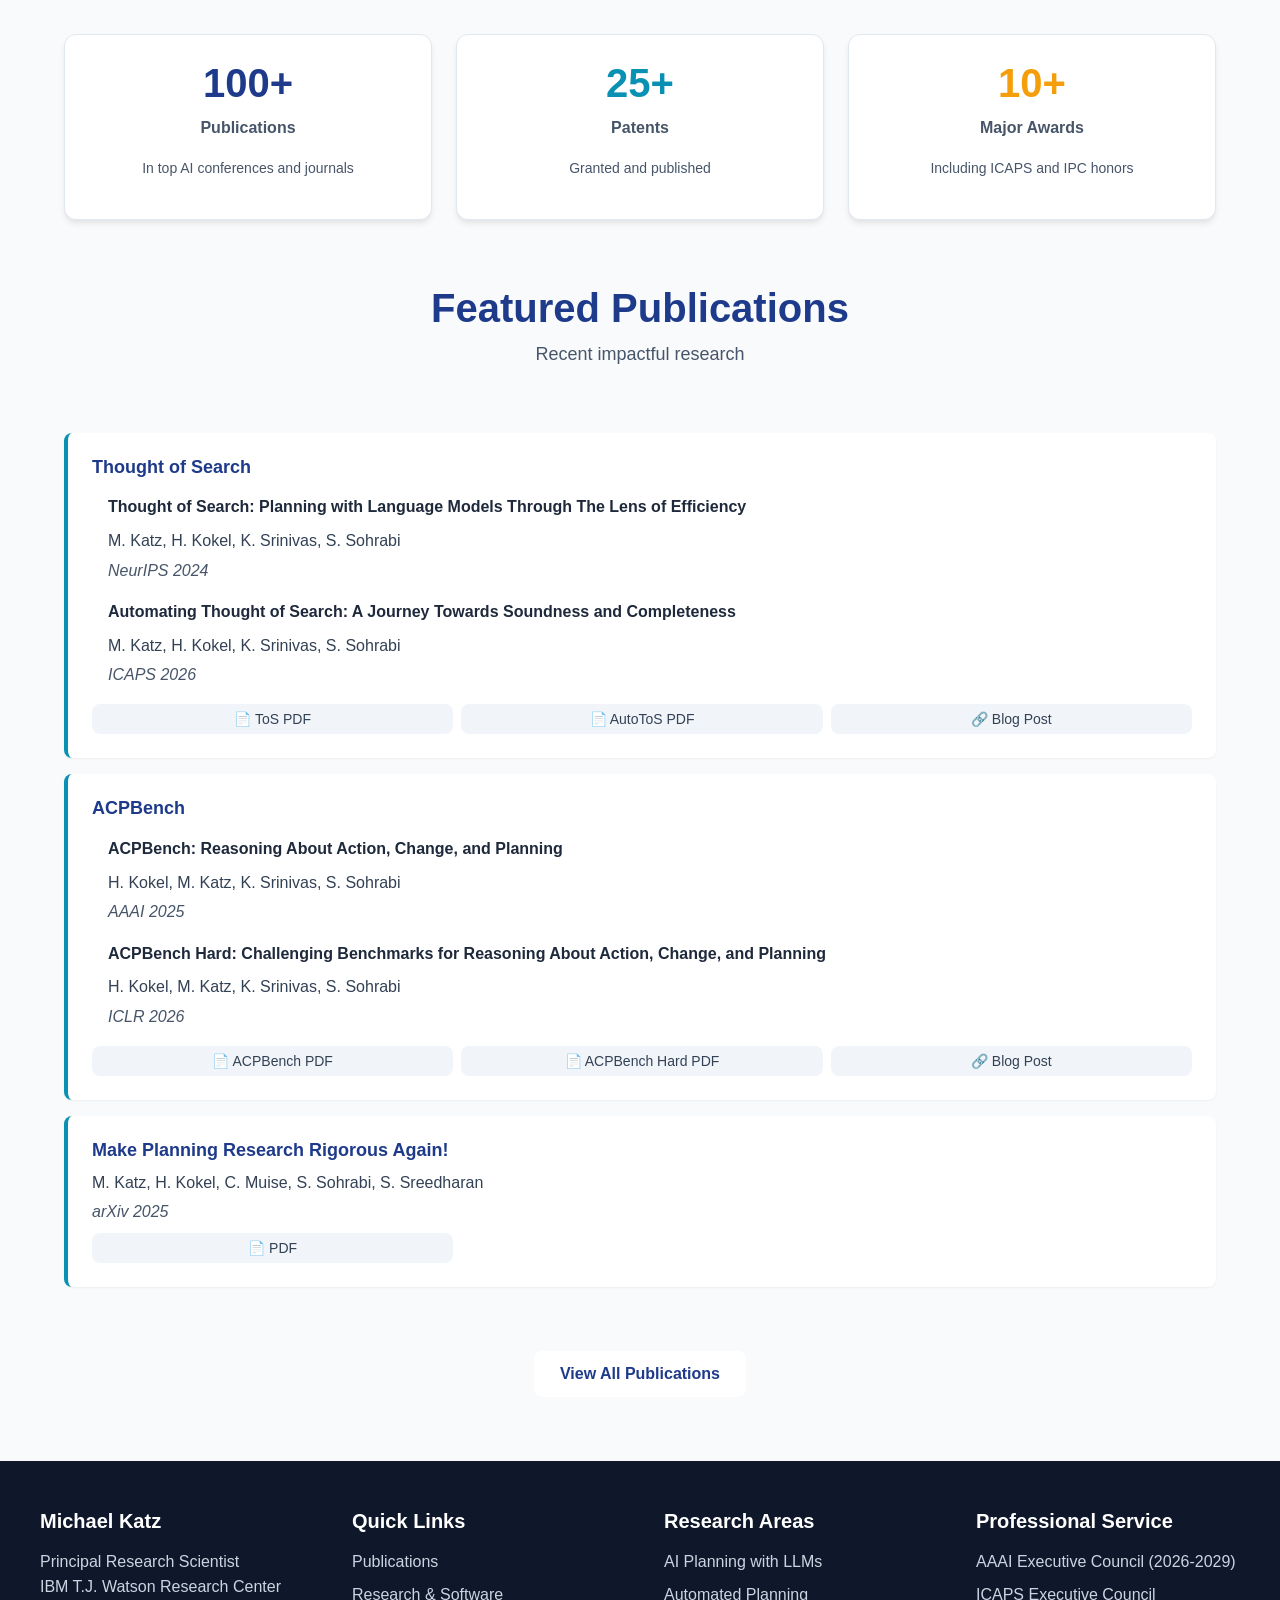
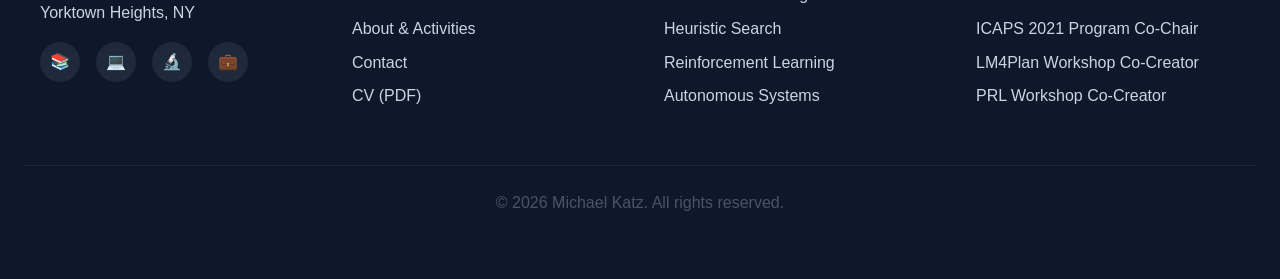
==== commit 01ef1718: "cv update and news" ====
--- a/index.html
+++ b/index.html
@@ -71,6 +71,10 @@
             <ul class="news-list">
                 <li class="news-item fade-in">
                     <div class="news-date">2026</div>
+                    <p><strong>🏆 ICAPS Influential Paper Award!</strong> - Received ICAPS Influential Paper Award (test-of-time award) for our ICAPS 2013 paper "Who Said We Need to Relax All Variables?" with Jörg Hoffmann and Carmel Domshlak</p>
+                </li>
+                <li class="news-item fade-in">
+                    <div class="news-date">2026</div>
                     <p><strong>Position Paper Accepted to ICML 2026!</strong> - "Make Planning Research Rigorous Again!" Our goal is to make LLM-based planning research more reproducible, better grounded, and more meaningfully evaluated by building on decades of insights from the planning community</p>
                 </li>
                 <li class="news-item fade-in">
@@ -159,6 +163,12 @@
                 <p class="section-subtitle">Honors and achievements in AI research</p>
             </div>
             <div class="awards-grid">
+                <div class="award-item fade-in">
+                    <div class="award-icon">🏆</div>
+                    <div class="award-title">ICAPS Influential Paper Award</div>
+                    <div class="award-year">2026</div>
+                    <p style="font-size: 0.875rem; margin-top: 0.5rem;">For ICAPS 2013 paper "Who Said We Need to Relax All Variables?"</p>
+                </div>
                 <div class="award-item fade-in">
                     <div class="award-icon">🏆</div>
                     <div class="award-title">ICAPS Influential Paper Award</div>
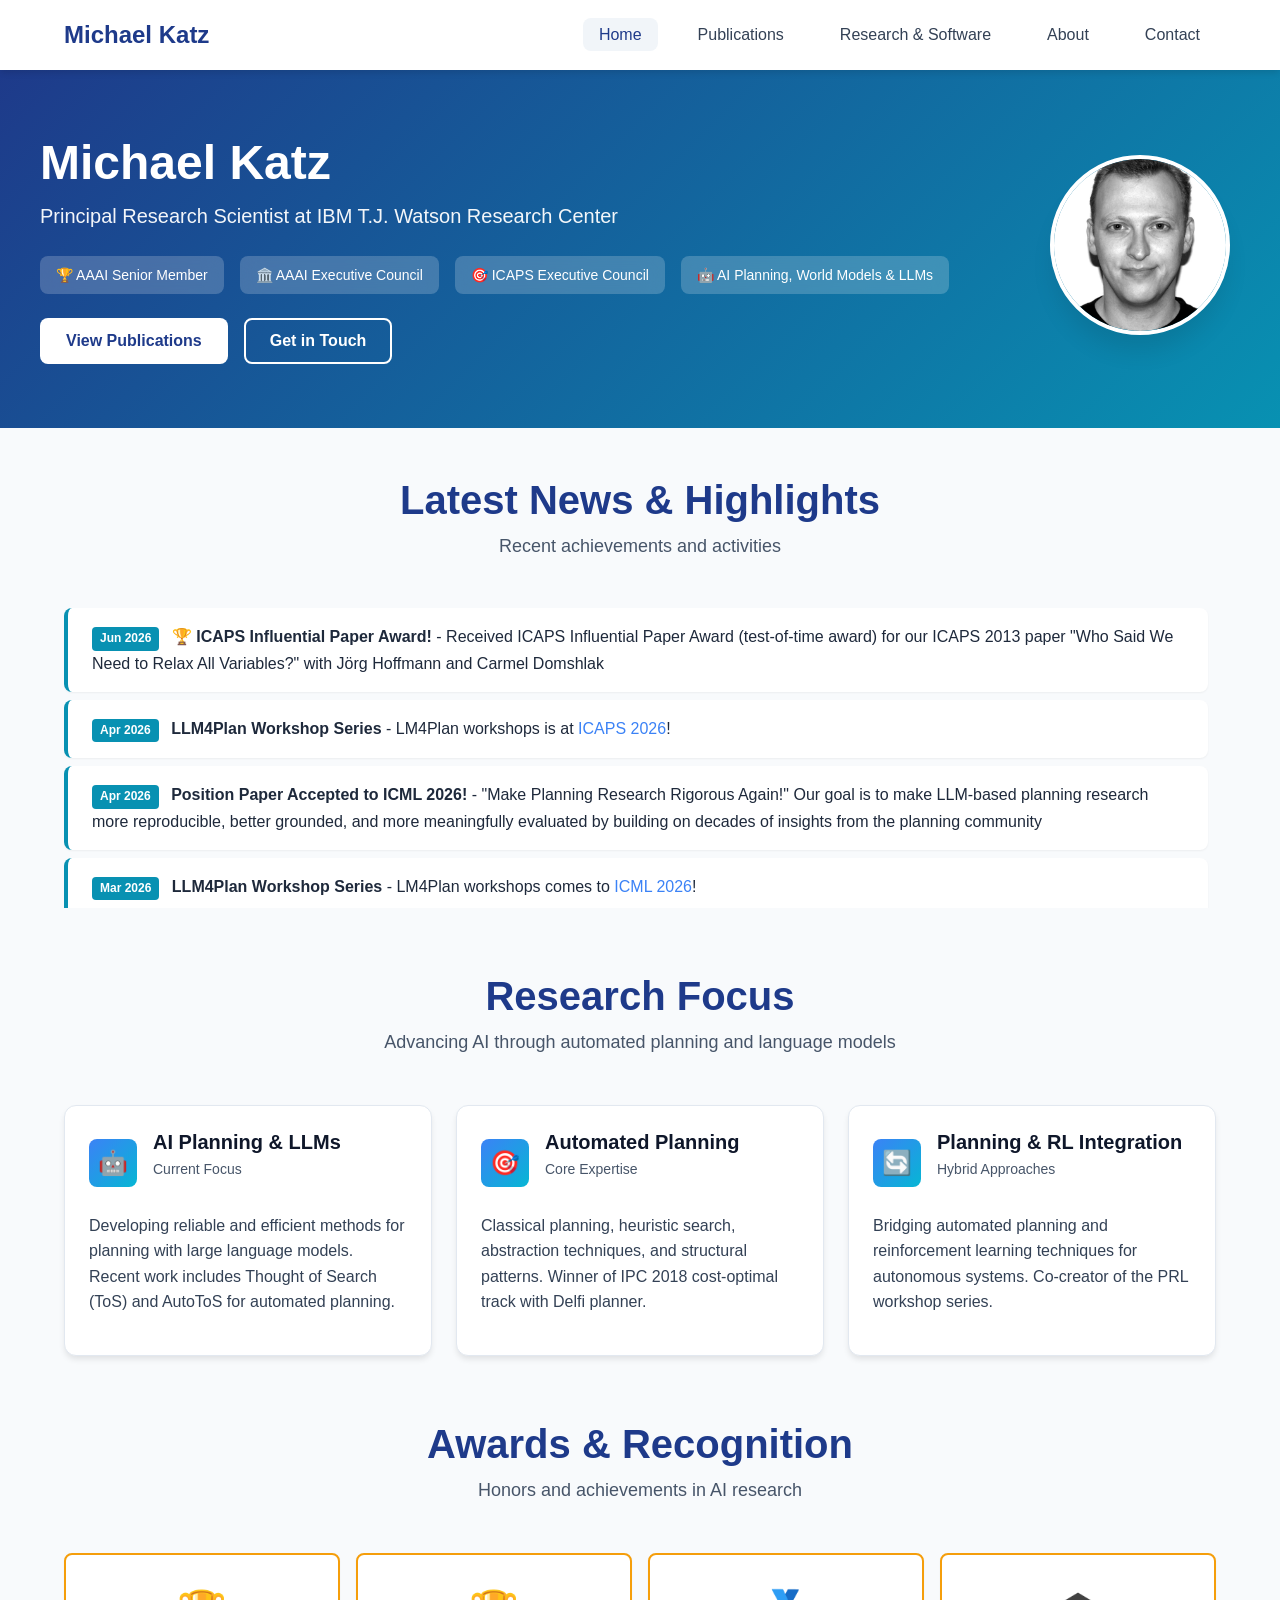
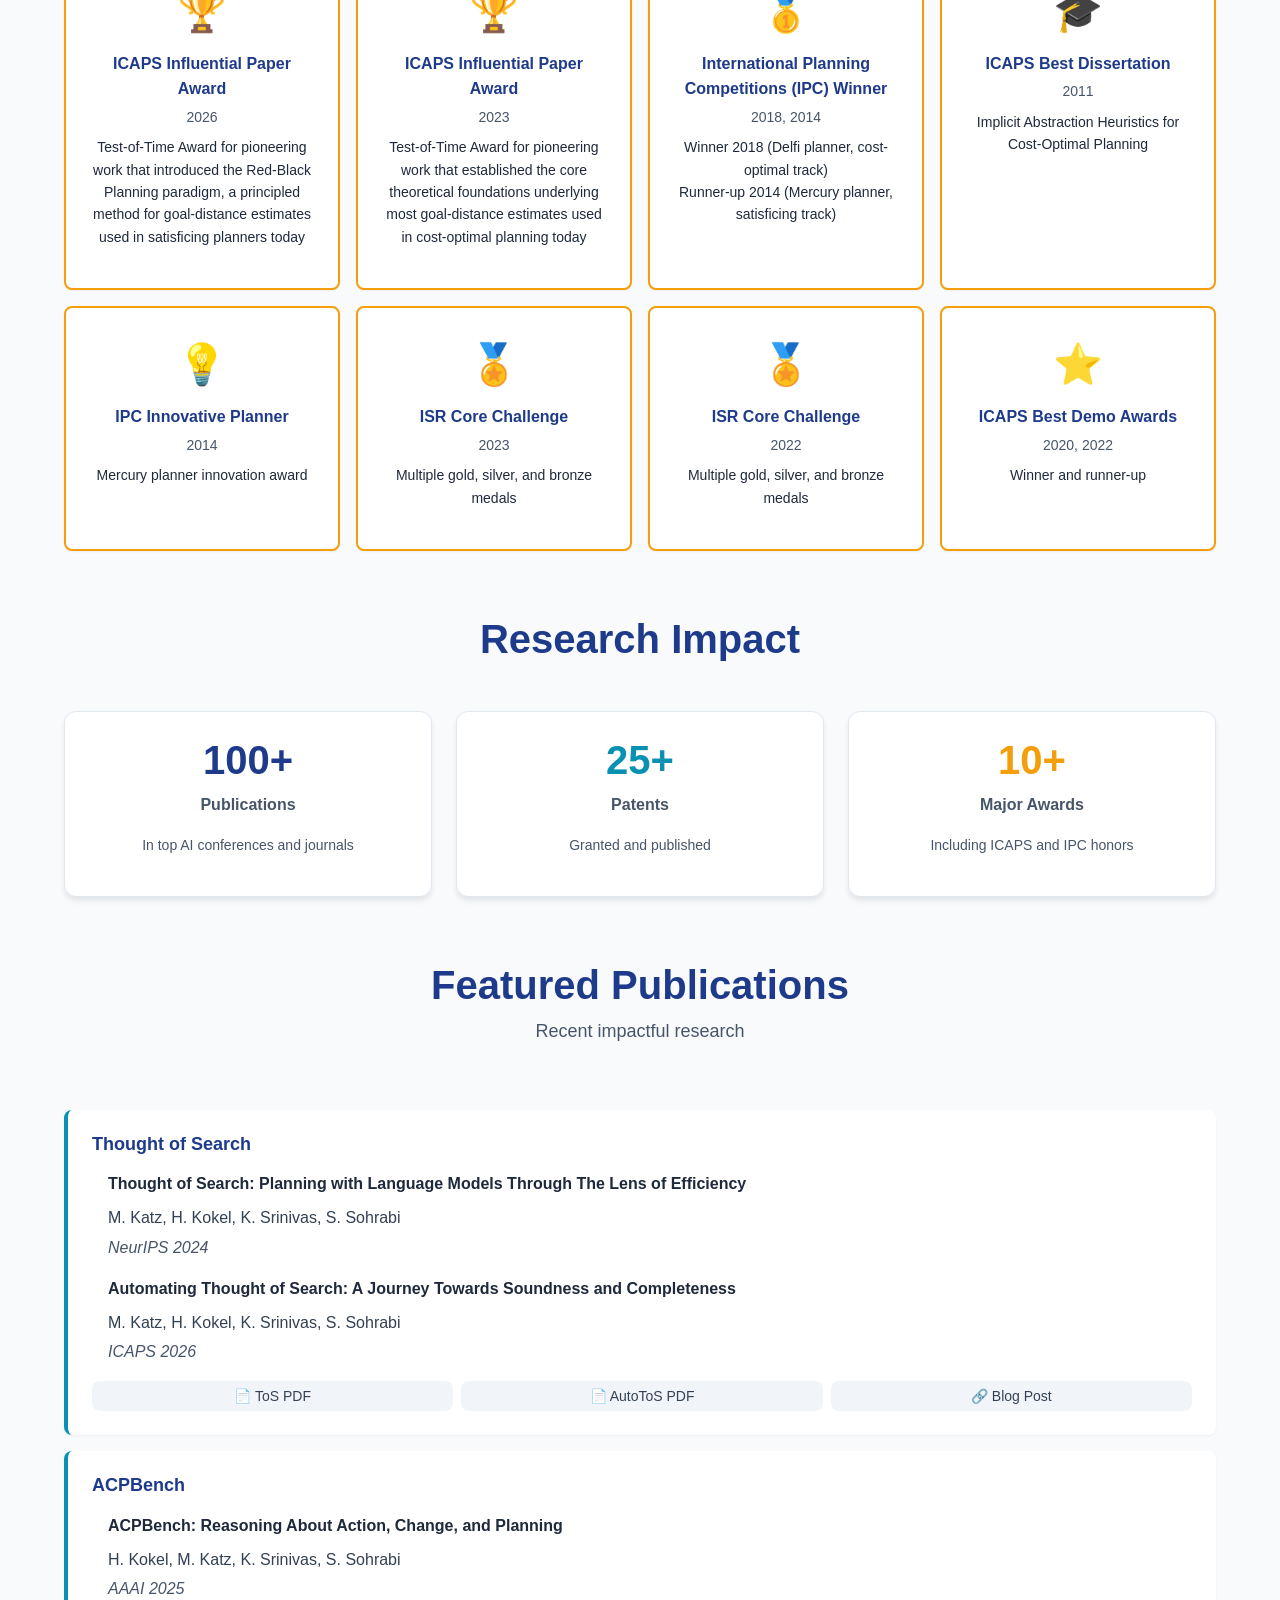
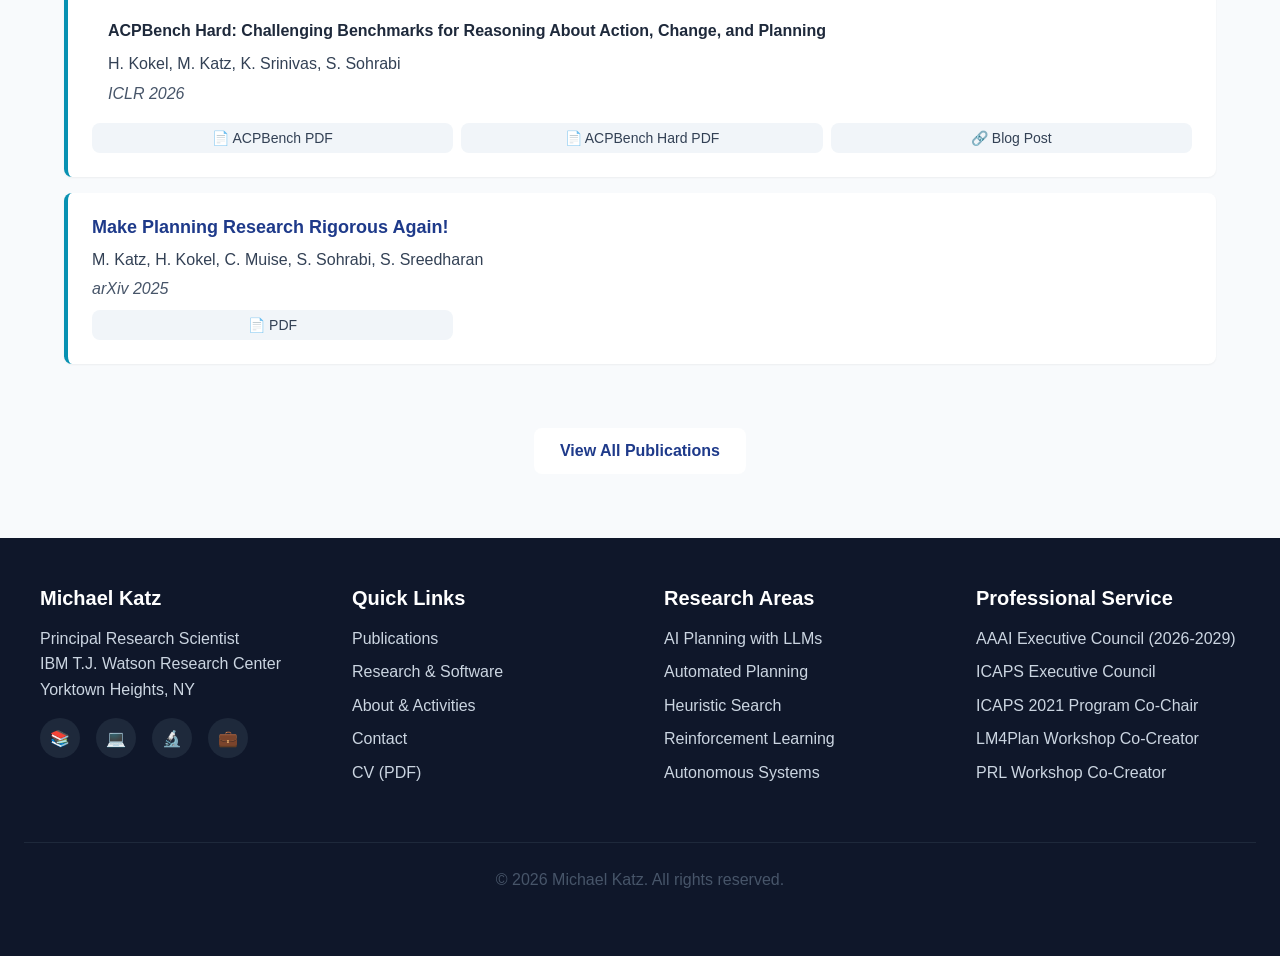
==== commit d75eea1a: "some more changes" ====
--- a/index.html
+++ b/index.html
@@ -70,40 +70,40 @@
             </div>
             <ul class="news-list">
                 <li class="news-item fade-in">
-                    <div class="news-date">2026</div>
-                    <p><strong>🏆 ICAPS Influential Paper Award!</strong> - Received ICAPS Influential Paper Award (test-of-time award) for our ICAPS 2013 paper "Who Said We Need to Relax All Variables?" with Jörg Hoffmann and Carmel Domshlak</p>
-                </li>
-                <li class="news-item fade-in">
-                    <div class="news-date">2026</div>
-                    <p><strong>Position Paper Accepted to ICML 2026!</strong> - "Make Planning Research Rigorous Again!" Our goal is to make LLM-based planning research more reproducible, better grounded, and more meaningfully evaluated by building on decades of insights from the planning community</p>
-                </li>
-                <li class="news-item fade-in">
-                    <div class="news-date">2026</div>
-                    <p><strong>ACPBench Hard Accepted to ICLR 2026!</strong> - Our paper on challenging benchmarks for action, change, and planning accepted. Read the <a href="https://ibm.github.io/ACPBench/">blog post</a></p>
-                </li>
-                <li class="news-item fade-in">
-                    <div class="news-date">2026</div>
-                    <p><strong>ICAPS 2026 Summer School Lecturer</strong> - Selected to lecture at the <a href="https://icaps26-dublin-ss.github.io/ICAPS-2026-Summer-School/">ICAPS 2026 Summer School</a></p>
-                </li>
-                <li class="news-item fade-in">
-                    <div class="news-date">2025</div>
-                    <p><strong>NeurIPS 2025 Tutorial</strong> - Delivered tutorial on <a href="https://planning-llm-era.github.io/">Planning in the era of language models</a></p>
-                </li>
-                <li class="news-item fade-in">
-                    <div class="news-date">2026</div>
-                    <p><strong>AAAI 2026 Tutorial & Lab Forum Co-Chair</strong> - Serving as co-chair for <a href="https://aaai.org/conference/aaai/aaai-26/conference-organizers/">AAAI 2026</a></p>
-                </li>
-                <li class="news-item fade-in">
-                    <div class="news-date">2024</div>
-                    <p><strong>Thought of Search (ToS) Published!</strong> - Our paper accepted to NeurIPS 2024. Check out the <a href="https://ibm.github.io/AutoToS/">blog post</a> and media coverage in <a href="https://venturebeat.com/ai/autotos-makes-llm-planning-fast-accurate-and-inexpensive/">VentureBeat</a></p>
-                </li>
-                <li class="news-item fade-in">
-                    <div class="news-date">2025</div>
-                    <p><strong>LLM4Plan Workshop Series</strong> - Co-creator and organizer of workshops at <a href="https://llmforplanning.github.io/">AAAI 2025 and ICAPS 2025</a></p>
-                </li>
-                <li class="news-item fade-in">
-                    <div class="news-date">2024</div>
-                    <p><strong>ACPBench Released!</strong> - New benchmark for reasoning about action, change, and planning. Read the <a href="https://ibm.github.io/ACPBench/">blog post</a></p>
+                    <p><span class="news-date">Jun 2026</span> <strong>🏆 ICAPS Influential Paper Award!</strong> - Received ICAPS Influential Paper Award (test-of-time award) for our ICAPS 2013 paper "Who Said We Need to Relax All Variables?" with Jörg Hoffmann and Carmel Domshlak</p>
+                </li>
+                <li class="news-item fade-in">
+                    <p><span class="news-date">Apr 2026</span> <strong>LLM4Plan Workshop Series</strong> - LM4Plan workshops is at <a href="https://llmforplanning.github.io/ICAPS26/">ICAPS 2026</a>!</p>
+                </li>
+                <li class="news-item fade-in">
+                    <p><span class="news-date">Apr 2026</span> <strong>Position Paper Accepted to ICML 2026!</strong> - "Make Planning Research Rigorous Again!" Our goal is to make LLM-based planning research more reproducible, better grounded, and more meaningfully evaluated by building on decades of insights from the planning community</p>
+                </li>
+                <li class="news-item fade-in">
+                    <p><span class="news-date">Mar 2026</span> <strong>LLM4Plan Workshop Series</strong> - LM4Plan workshops comes to <a href="https://llmforplanning.github.io/ICML26/">ICML 2026</a>!</p>
+                </li>
+                <li class="news-item fade-in">
+                    <p><span class="news-date">Jan 2026</span> <strong>ACPBench Hard Accepted to ICLR 2026!</strong> - Our paper on challenging benchmarks for action, change, and planning accepted. Read the <a href="https://ibm.github.io/ACPBench/">blog post</a></p>
+                </li>
+                <li class="news-item fade-in">
+                    <p><span class="news-date">Jan 2026</span> <strong>ICAPS 2026 Summer School Lecturer</strong> - Selected to lecture at the <a href="https://icaps26-dublin-ss.github.io/ICAPS-2026-Summer-School/">ICAPS 2026 Summer School</a></p>
+                </li>
+                <li class="news-item fade-in">
+                    <p><span class="news-date">Dec 2025</span> <strong>NeurIPS 2025 Tutorial</strong> - Delivered tutorial on <a href="https://planning-llm-era.github.io/">Planning in the era of language models</a></p>
+                </li>
+                <li class="news-item fade-in">
+                    <p><span class="news-date">2025</span> <strong>AAAI 2026 Tutorial & Lab Forum Co-Chair</strong> - Serving as co-chair for <a href="https://aaai.org/conference/aaai/aaai-26/conference-organizers/">AAAI 2026</a></p>
+                </li>
+                <li class="news-item fade-in">
+                    <p><span class="news-date">2025</span> <strong>LLM4Plan Workshop Series</strong> - LM4Plan workshops is at <a href="https://llmforplanning.github.io/ICAPS25/">ICAPS 2025</a></p>
+                </li>
+                <li class="news-item fade-in">
+                    <p><span class="news-date">2025</span> <strong>LLM4Plan Workshop Series</strong> - LM4Plan workshops is at <a href="https://llmforplanning.github.io/AAAI25/">AAAI 2025</a></p>
+                </li>
+                <li class="news-item fade-in">
+                    <p><span class="news-date">2024</span> <strong>Thought of Search (ToS) Published!</strong> - Our paper accepted to NeurIPS 2024. Check out the <a href="https://ibm.github.io/AutoToS/">blog post</a> and media coverage in <a href="https://venturebeat.com/ai/autotos-makes-llm-planning-fast-accurate-and-inexpensive/">VentureBeat</a></p>
+                </li>
+                <li class="news-item fade-in">
+                    <p><span class="news-date">2024</span> <strong>ACPBench Released!</strong> - New benchmark for reasoning about action, change, and planning. Read the <a href="https://ibm.github.io/ACPBench/">blog post</a></p>
                 </li>
             </ul>
         </section>
@@ -167,7 +167,7 @@
                     <div class="award-icon">🏆</div>
                     <div class="award-title">ICAPS Influential Paper Award</div>
                     <div class="award-year">2026</div>
-                    <p style="font-size: 0.875rem; margin-top: 0.5rem;">For ICAPS 2013 paper "Who Said We Need to Relax All Variables?"</p>
+                    <p style="font-size: 0.875rem; margin-top: 0.5rem;">Test-of-Time Award for pioneering work that introduced the Red-Black Planning paradigm, a principled method for goal-distance estimates used in satisficing planners today</p>
                 </div>
                 <div class="award-item fade-in">
                     <div class="award-icon">🏆</div>
@@ -196,7 +196,13 @@
                 <div class="award-item fade-in">
                     <div class="award-icon">🏅</div>
                     <div class="award-title">ISR Core Challenge</div>
-                    <div class="award-year">2022-2023</div>
+                    <div class="award-year">2023</div>
+                    <p style="font-size: 0.875rem; margin-top: 0.5rem;">Multiple gold, silver, and bronze medals</p>
+                </div>
+                <div class="award-item fade-in">
+                    <div class="award-icon">🏅</div>
+                    <div class="award-title">ISR Core Challenge</div>
+                    <div class="award-year">2022</div>
                     <p style="font-size: 0.875rem; margin-top: 0.5rem;">Multiple gold, silver, and bronze medals</p>
                 </div>
                 <div class="award-item fade-in">
--- a/css/styles.css
+++ b/css/styles.css
@@ -366,12 +366,40 @@
 /* News/Highlights */
 .news-list {
   list-style: none;
+  max-height: 300px;
+  overflow-y: auto;
+  padding-right: 0.5rem;
+}
+
+/* Custom scrollbar styling for news list */
+.news-list::-webkit-scrollbar {
+  width: 8px;
+}
+
+.news-list::-webkit-scrollbar-track {
+  background: var(--gray-100);
+  border-radius: 4px;
+}
+
+.news-list::-webkit-scrollbar-thumb {
+  background: var(--accent-teal);
+  border-radius: 4px;
+}
+
+.news-list::-webkit-scrollbar-thumb:hover {
+  background: var(--primary-blue);
+}
+
+/* Firefox scrollbar */
+.news-list {
+  scrollbar-width: thin;
+  scrollbar-color: var(--accent-teal) var(--gray-100);
 }
 
 .news-item {
   background: var(--white);
-  padding: var(--spacing-lg);
-  margin-bottom: var(--spacing-md);
+  padding: var(--spacing-md) var(--spacing-lg);
+  margin-bottom: var(--spacing-sm);
   border-radius: var(--border-radius);
   border-left: 4px solid var(--accent-teal);
   box-shadow: var(--shadow-sm);
@@ -383,11 +411,19 @@
   transform: translateX(4px);
 }
 
+.news-item p {
+  margin-bottom: 0;
+}
+
 .news-date {
-  font-size: 0.875rem;
-  color: var(--gray-600);
+  display: inline-block;
+  font-size: 0.75rem;
+  color: var(--white);
+  background: var(--accent-teal);
   font-weight: 600;
-  margin-bottom: var(--spacing-xs);
+  padding: 0.125rem 0.5rem;
+  border-radius: 4px;
+  margin-right: 0.5rem;
 }
 
 /* Awards */
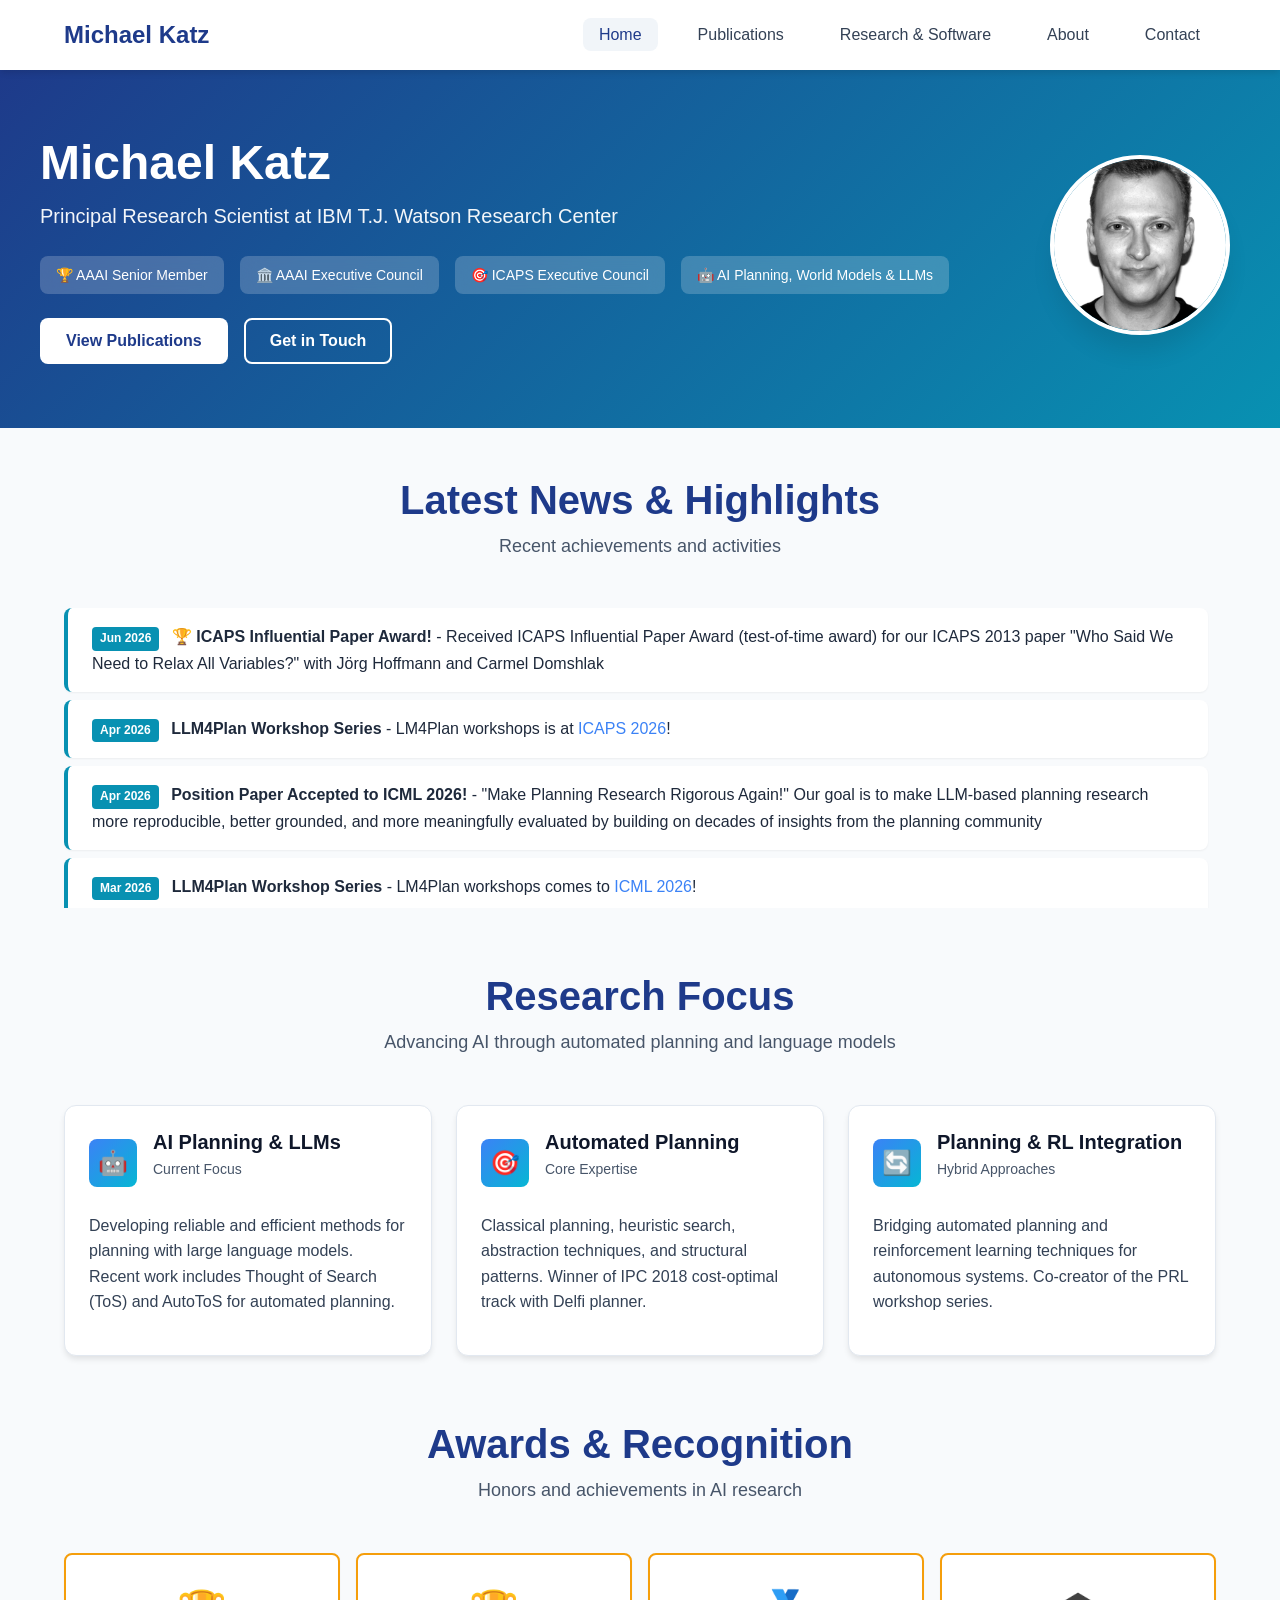
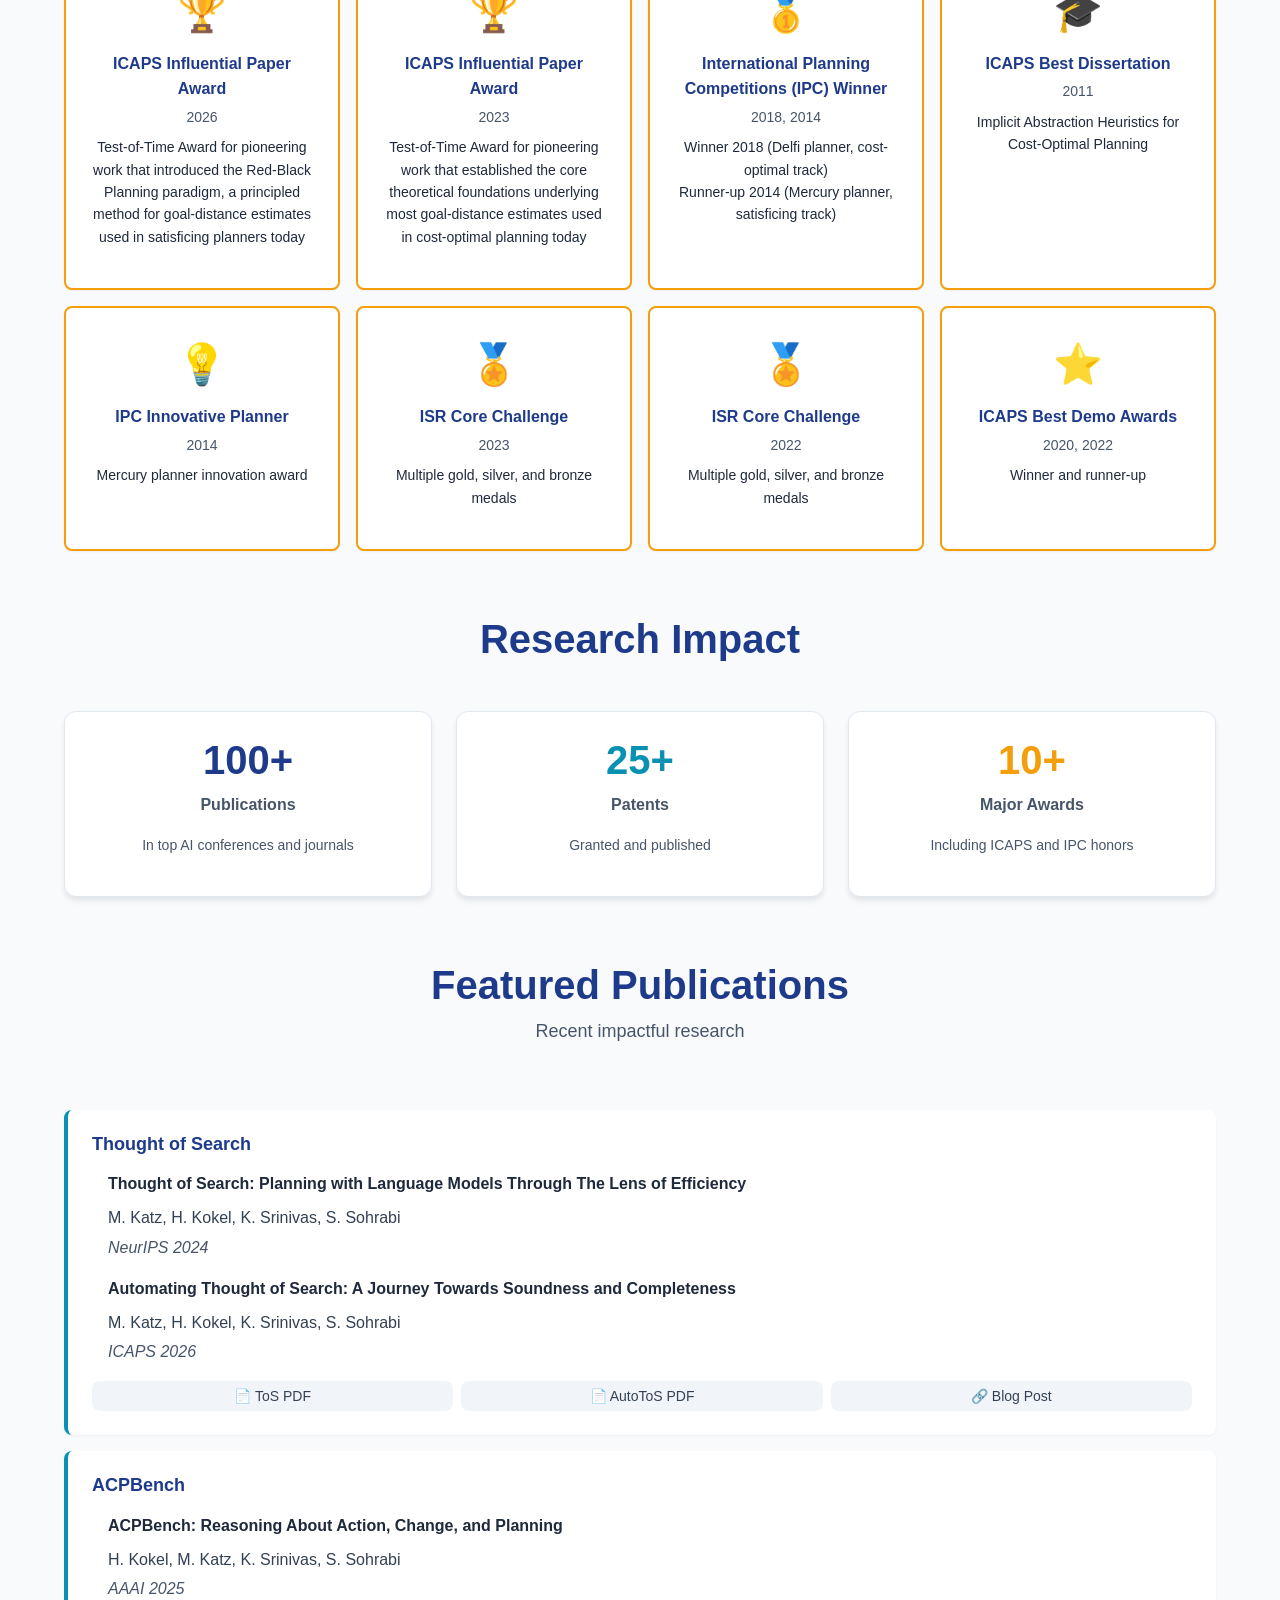
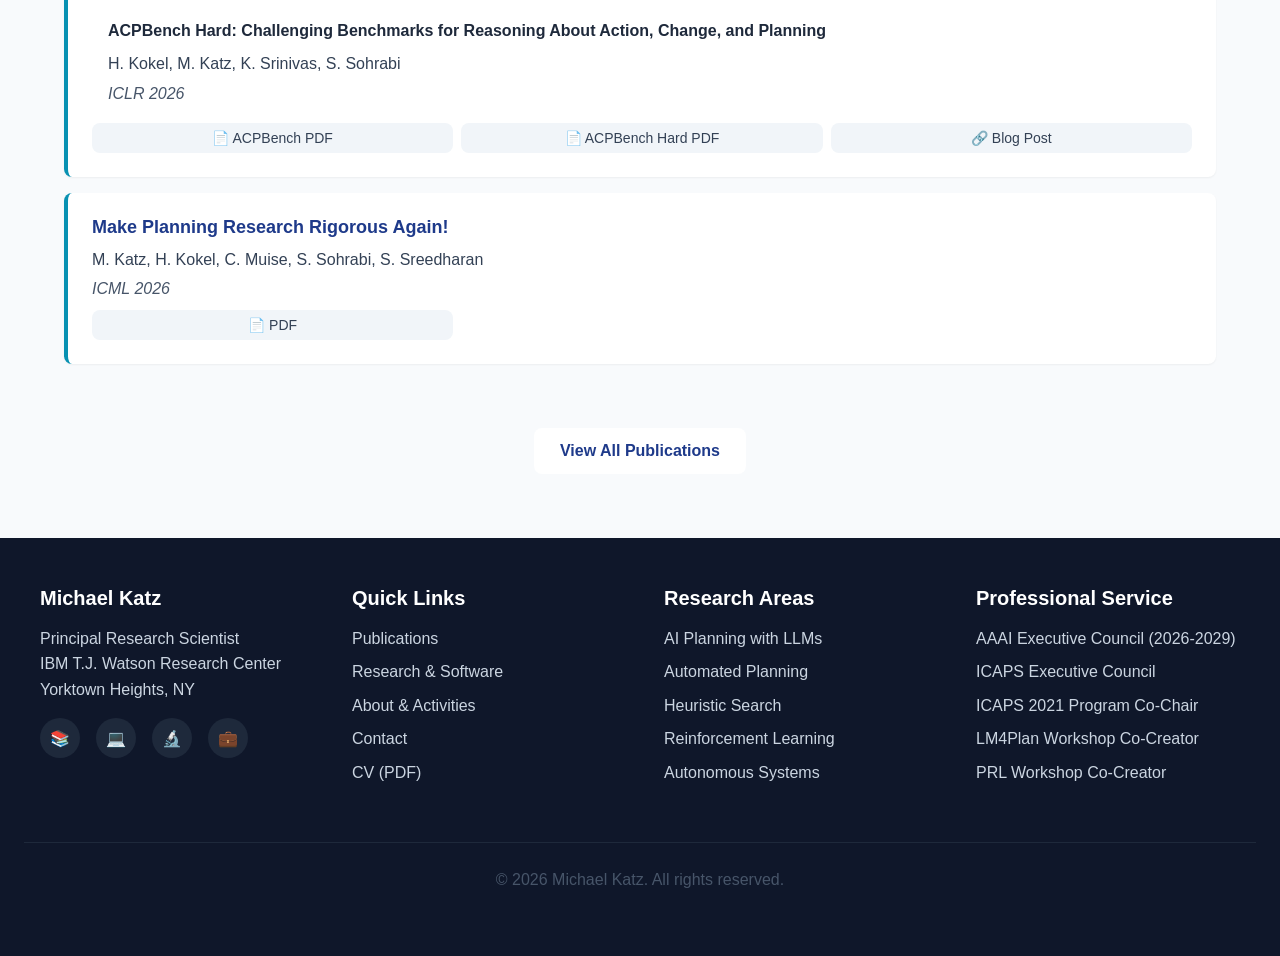
==== commit 6f2a2473: "changed position to icml" ====
--- a/index.html
+++ b/index.html
@@ -287,9 +287,9 @@
                 <div class="publication-item fade-in">
                     <h4 class="pub-title">Make Planning Research Rigorous Again!</h4>
                     <p class="pub-authors">M. Katz, H. Kokel, C. Muise, S. Sohrabi, S. Sreedharan</p>
-                    <p class="pub-venue">arXiv 2025</p>
+                    <p class="pub-venue">ICML 2026</p>
                     <div class="pub-links">
-                        <a href="papers/katz-et-al-arxiv2025a.pdf" class="pub-link">📄 PDF</a>
+                        <a href="papers/katz-et-al-icml2026.pdf" class="pub-link">📄 PDF</a>
                     </div>
                 </div>
             </div>
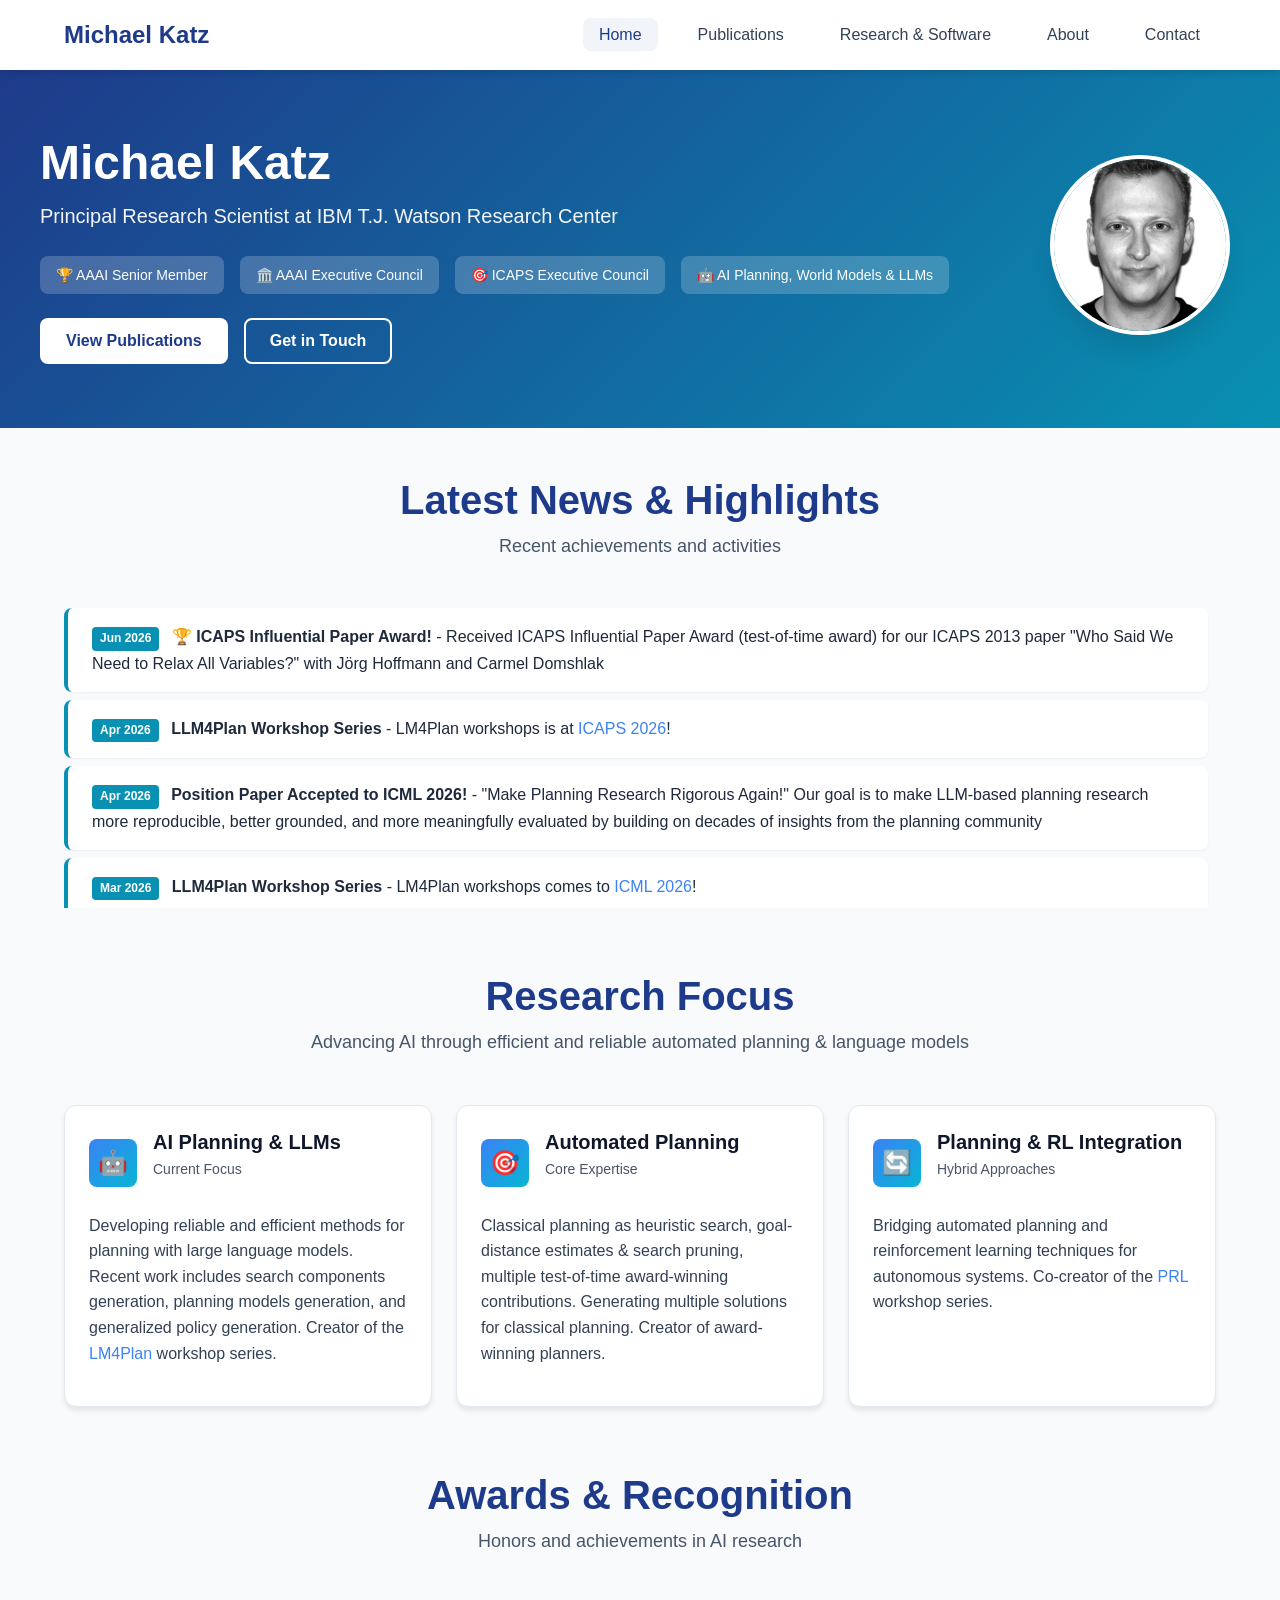
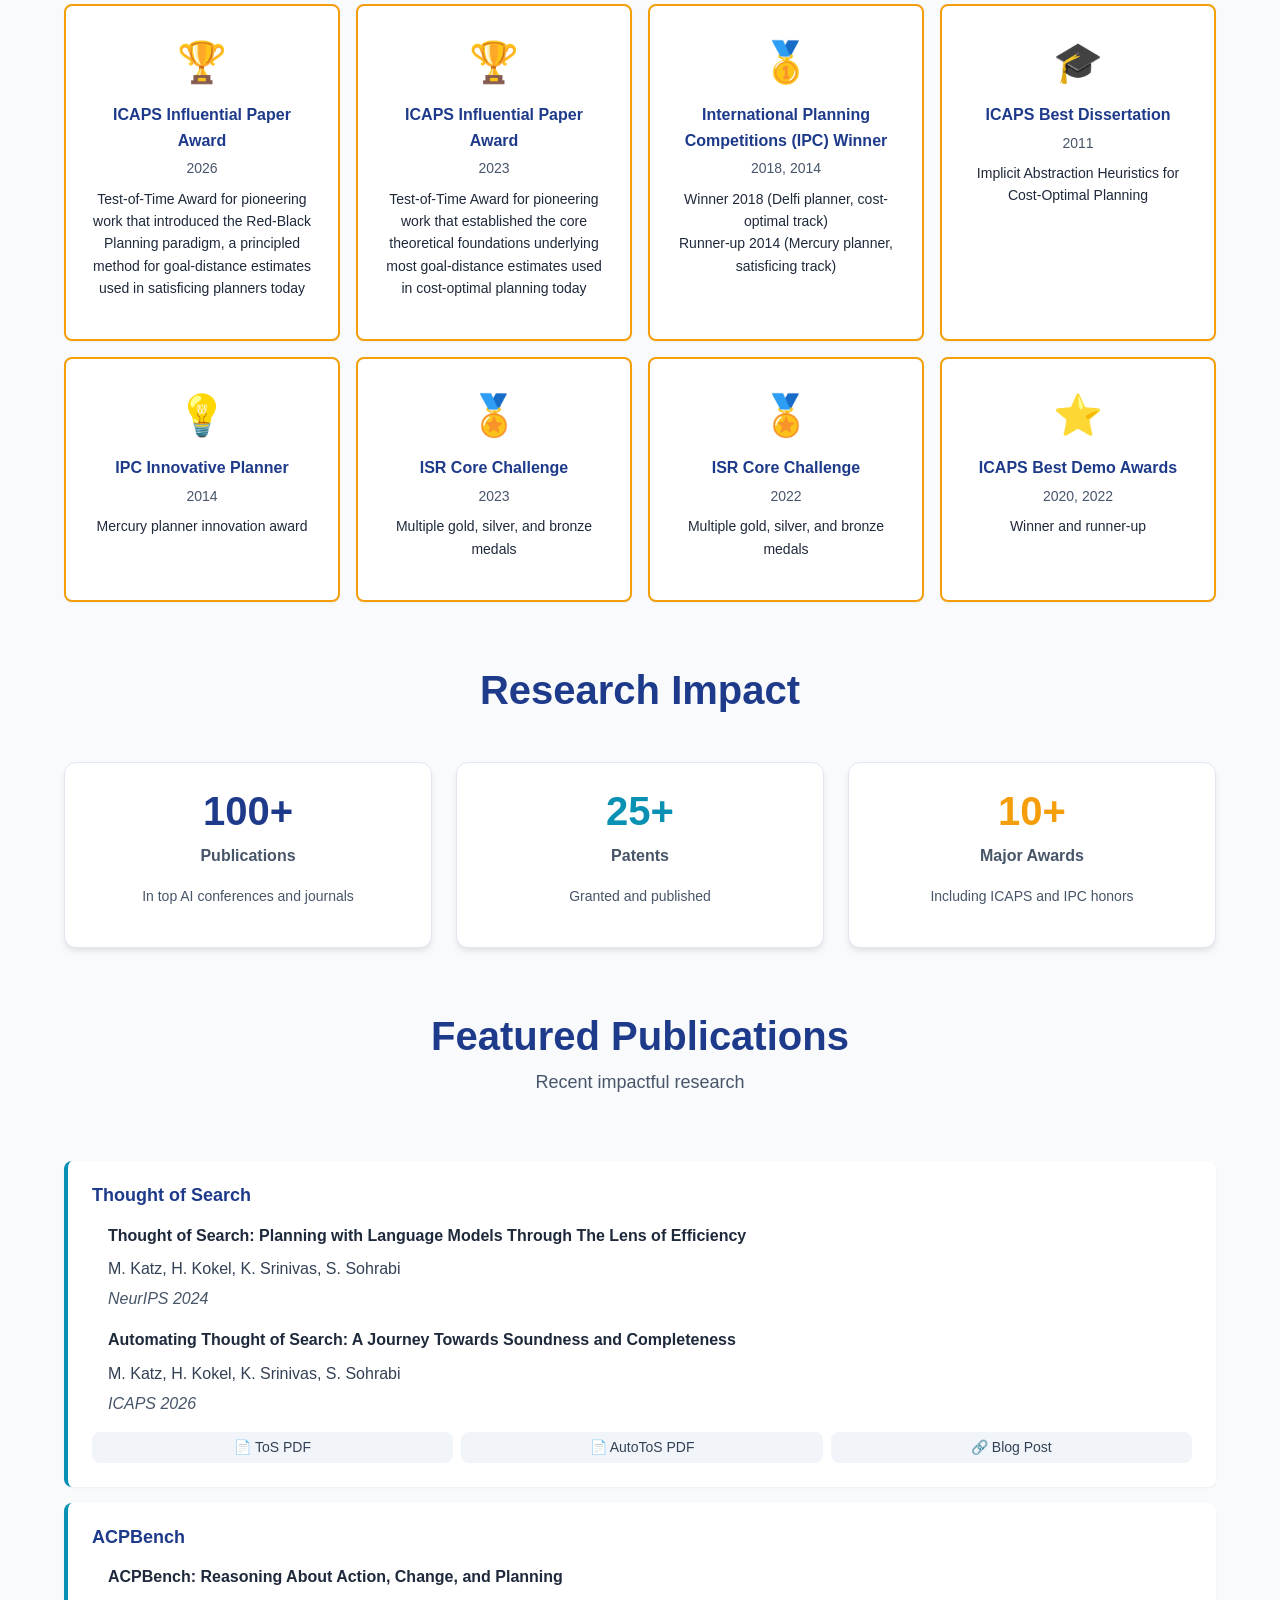
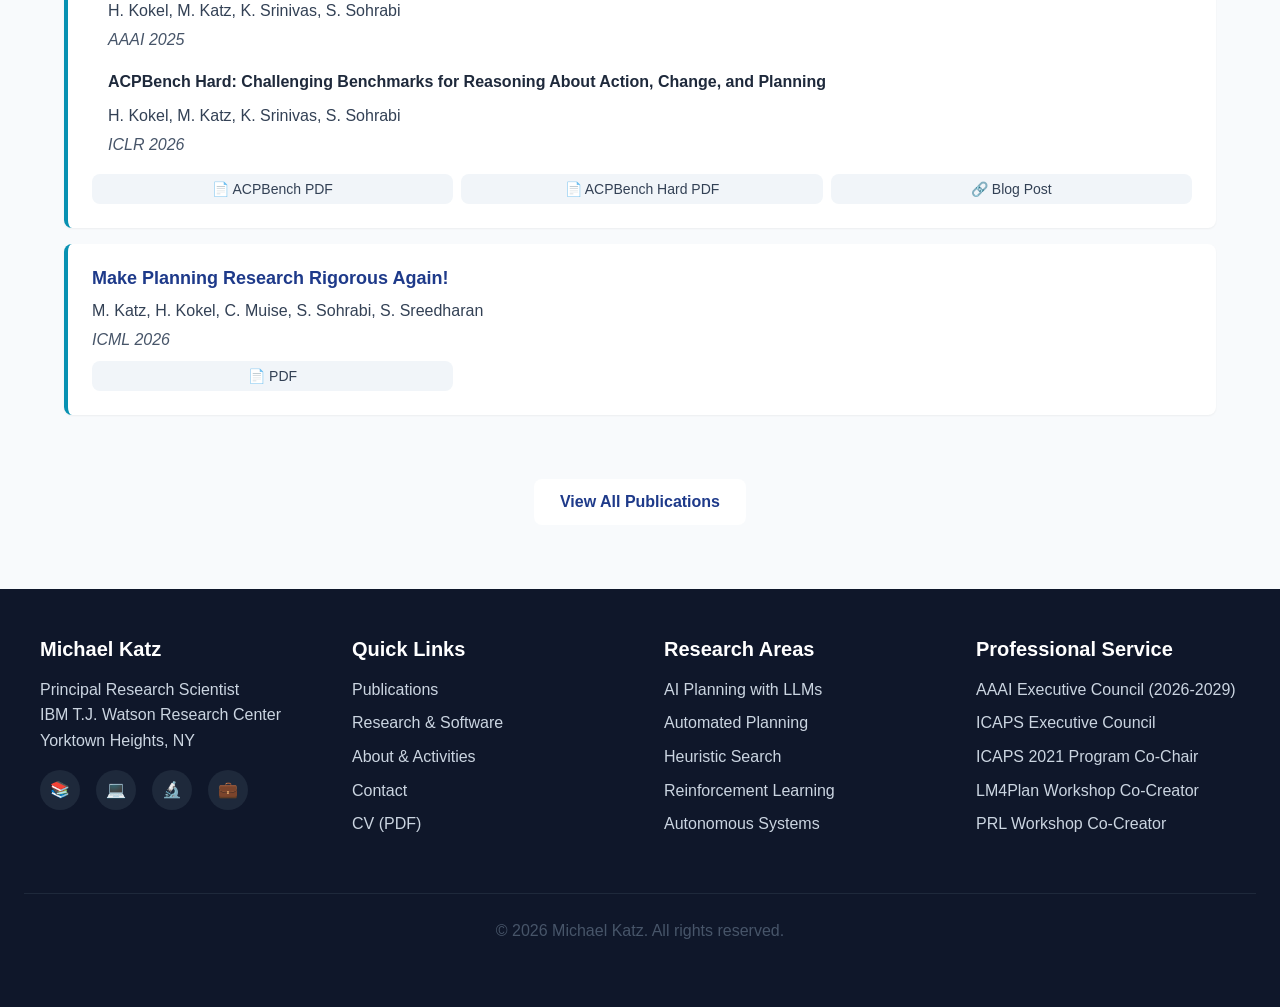
==== commit 73719dff: "update" ====
--- a/index.html
+++ b/index.html
@@ -112,7 +112,7 @@
         <section class="section">
             <div class="section-header">
                 <h2 class="section-title">Research Focus</h2>
-                <p class="section-subtitle">Advancing AI through automated planning and language models</p>
+                <p class="section-subtitle">Advancing AI through efficient and reliable automated planning & language models</p>
             </div>
             <div class="card-grid">
                 <div class="card fade-in">
@@ -124,7 +124,7 @@
                         </div>
                     </div>
                     <div class="card-content">
-                        <p>Developing reliable and efficient methods for planning with large language models. Recent work includes Thought of Search (ToS) and AutoToS for automated planning.</p>
+                        <p>Developing reliable and efficient methods for planning with large language models. Recent work includes search components generation, planning models generation, and generalized policy generation. Creator of the <a href="https://llmforplanning.github.io/">LM4Plan</a> workshop series.</p>
                     </div>
                 </div>
                 
@@ -137,7 +137,7 @@
                         </div>
                     </div>
                     <div class="card-content">
-                        <p>Classical planning, heuristic search, abstraction techniques, and structural patterns. Winner of IPC 2018 cost-optimal track with Delfi planner.</p>
+                        <p>Classical planning as heuristic search, goal-distance estimates & search pruning, multiple test-of-time award-winning contributions. Generating multiple solutions for classical planning. Creator of award-winning planners.</p>
                     </div>
                 </div>
                 
@@ -150,7 +150,7 @@
                         </div>
                     </div>
                     <div class="card-content">
-                        <p>Bridging automated planning and reinforcement learning techniques for autonomous systems. Co-creator of the PRL workshop series.</p>
+                        <p>Bridging automated planning and reinforcement learning techniques for autonomous systems. Co-creator of the   <a href="https://prl-theworkshop.github.io/">PRL</a> workshop series.</p>
                     </div>
                 </div>
             </div>
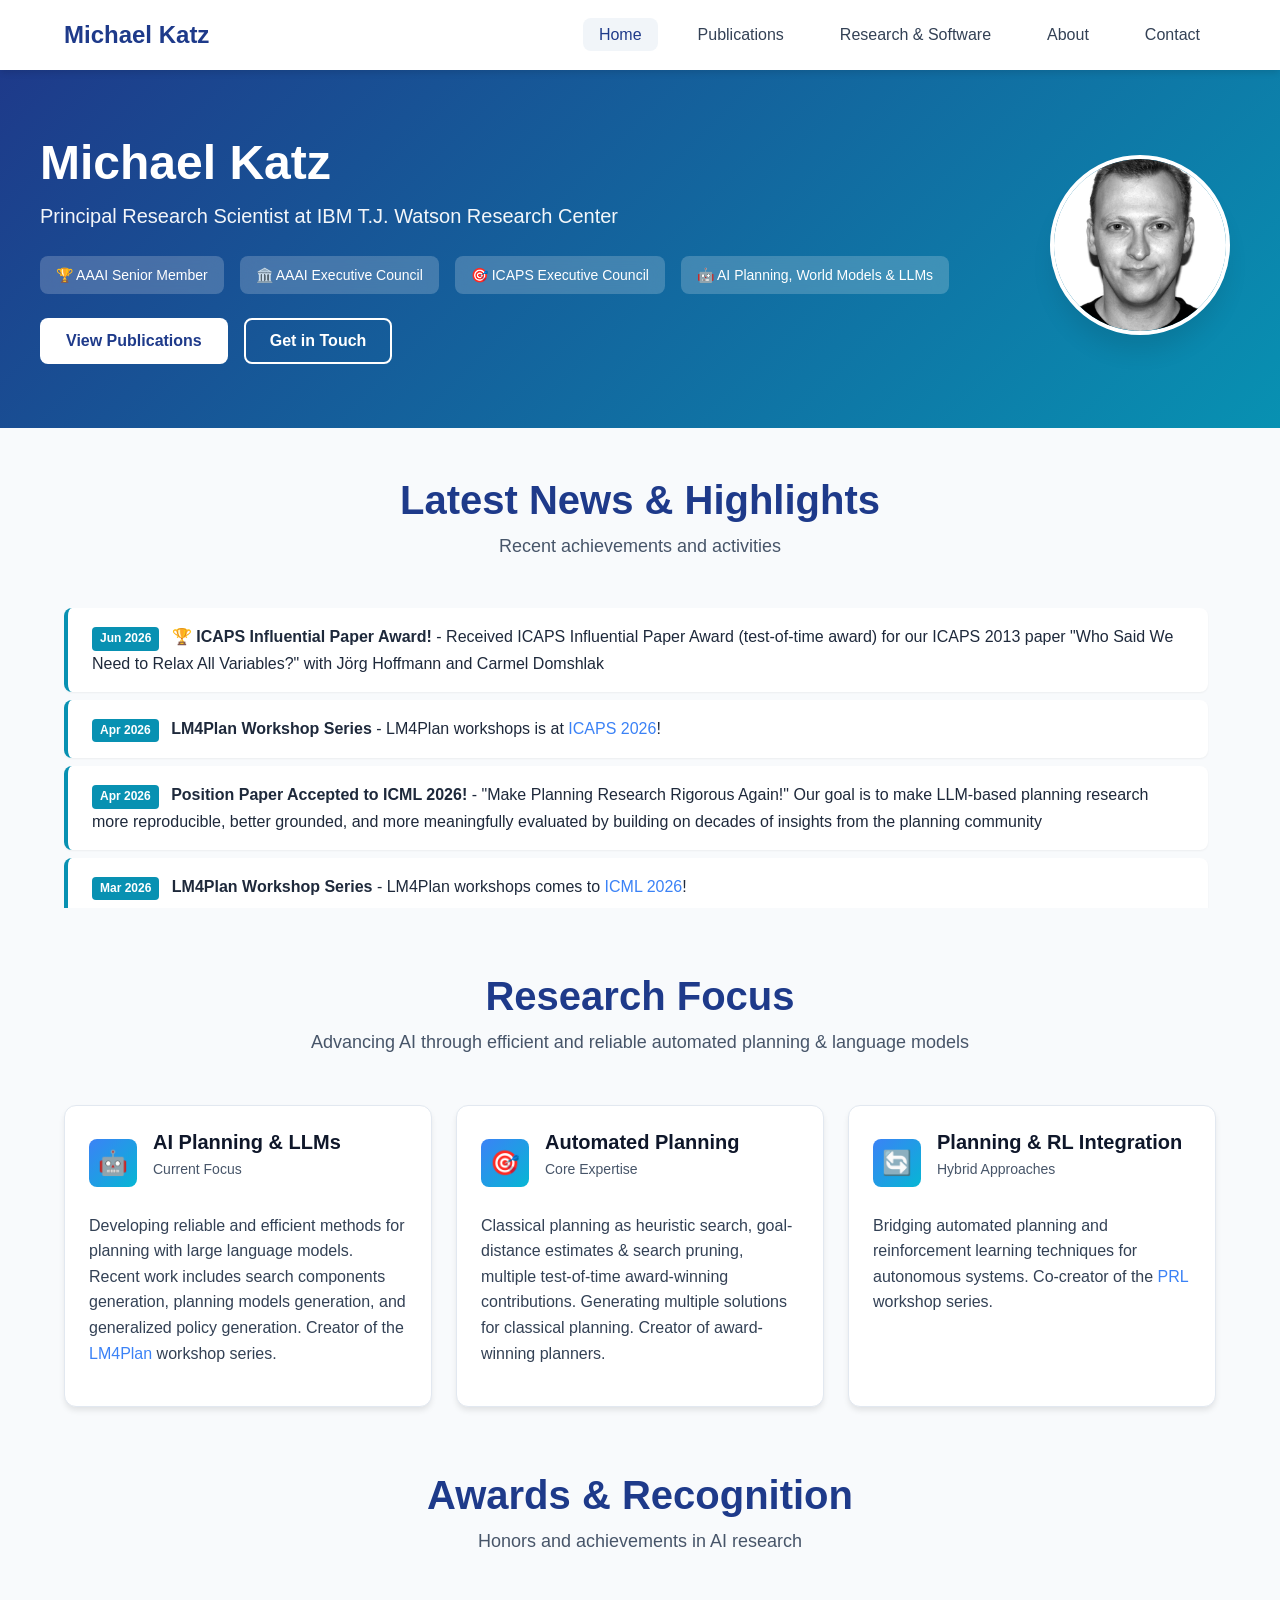
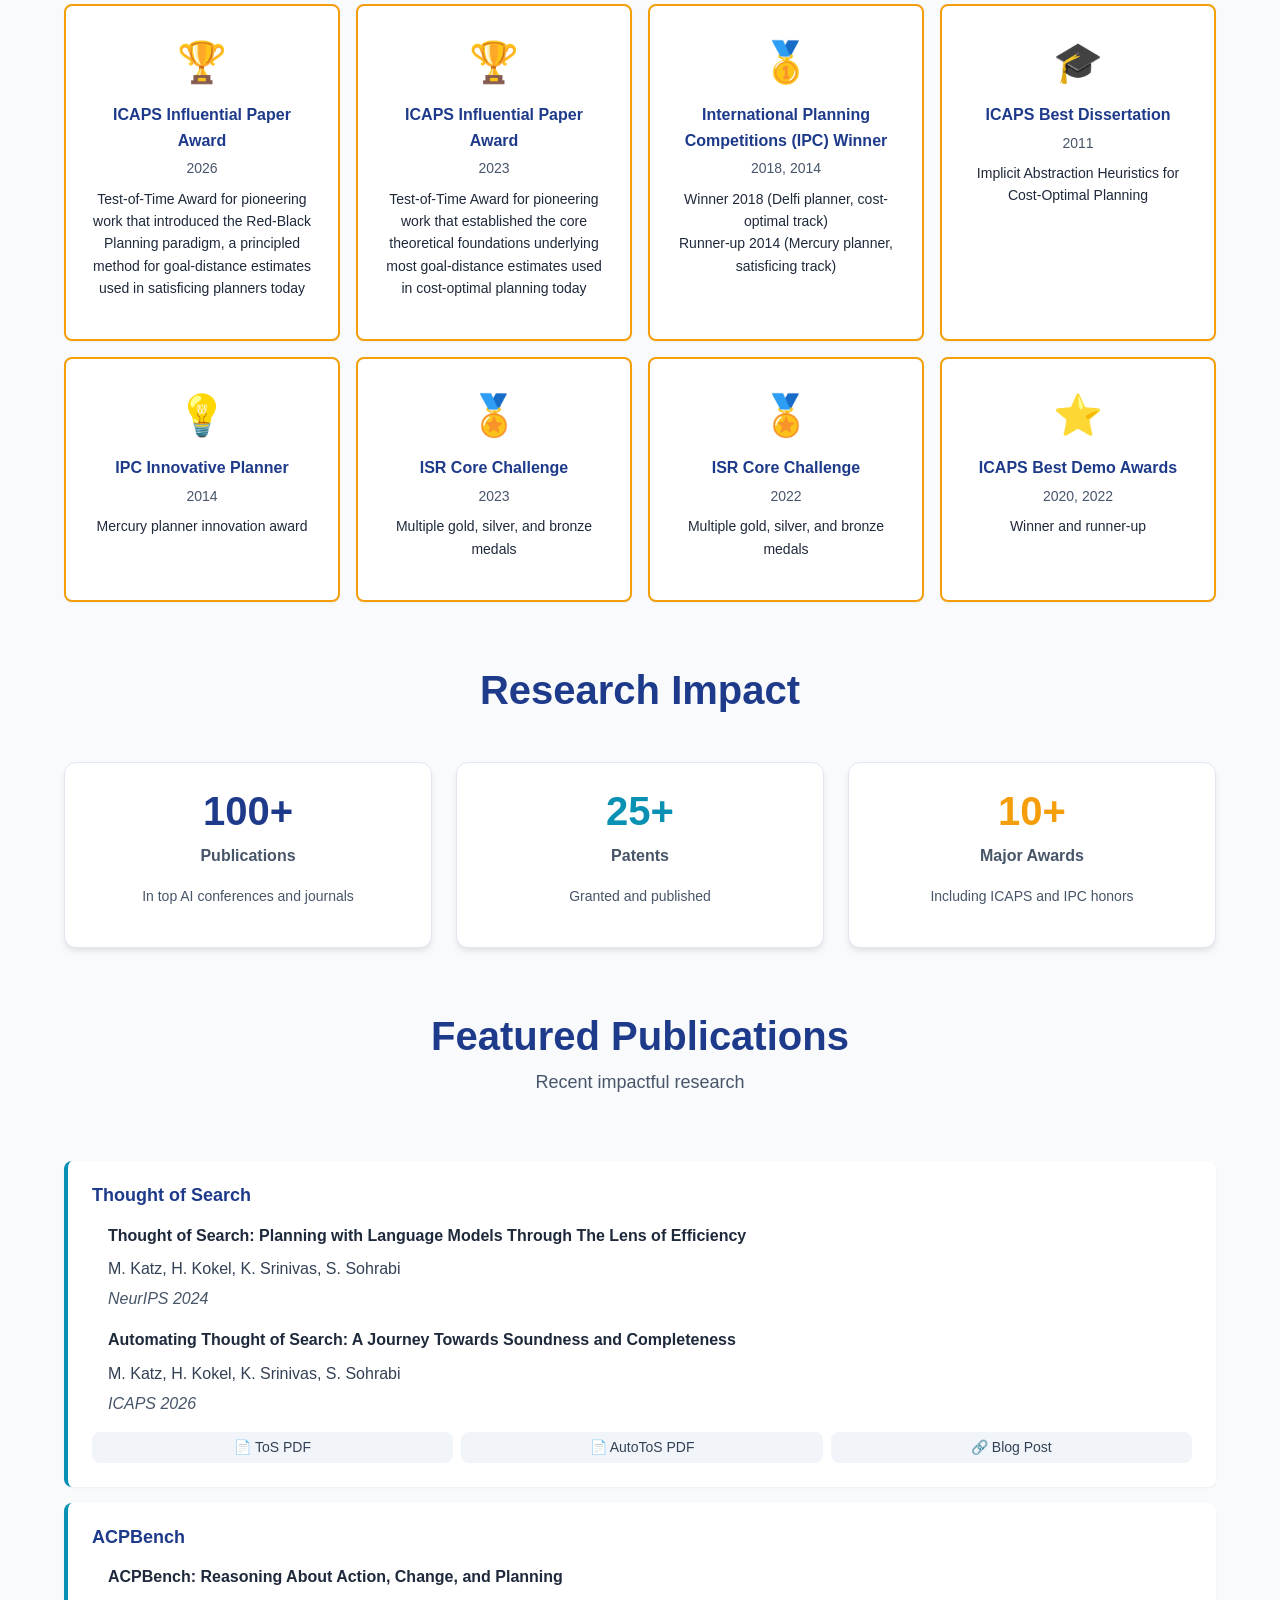
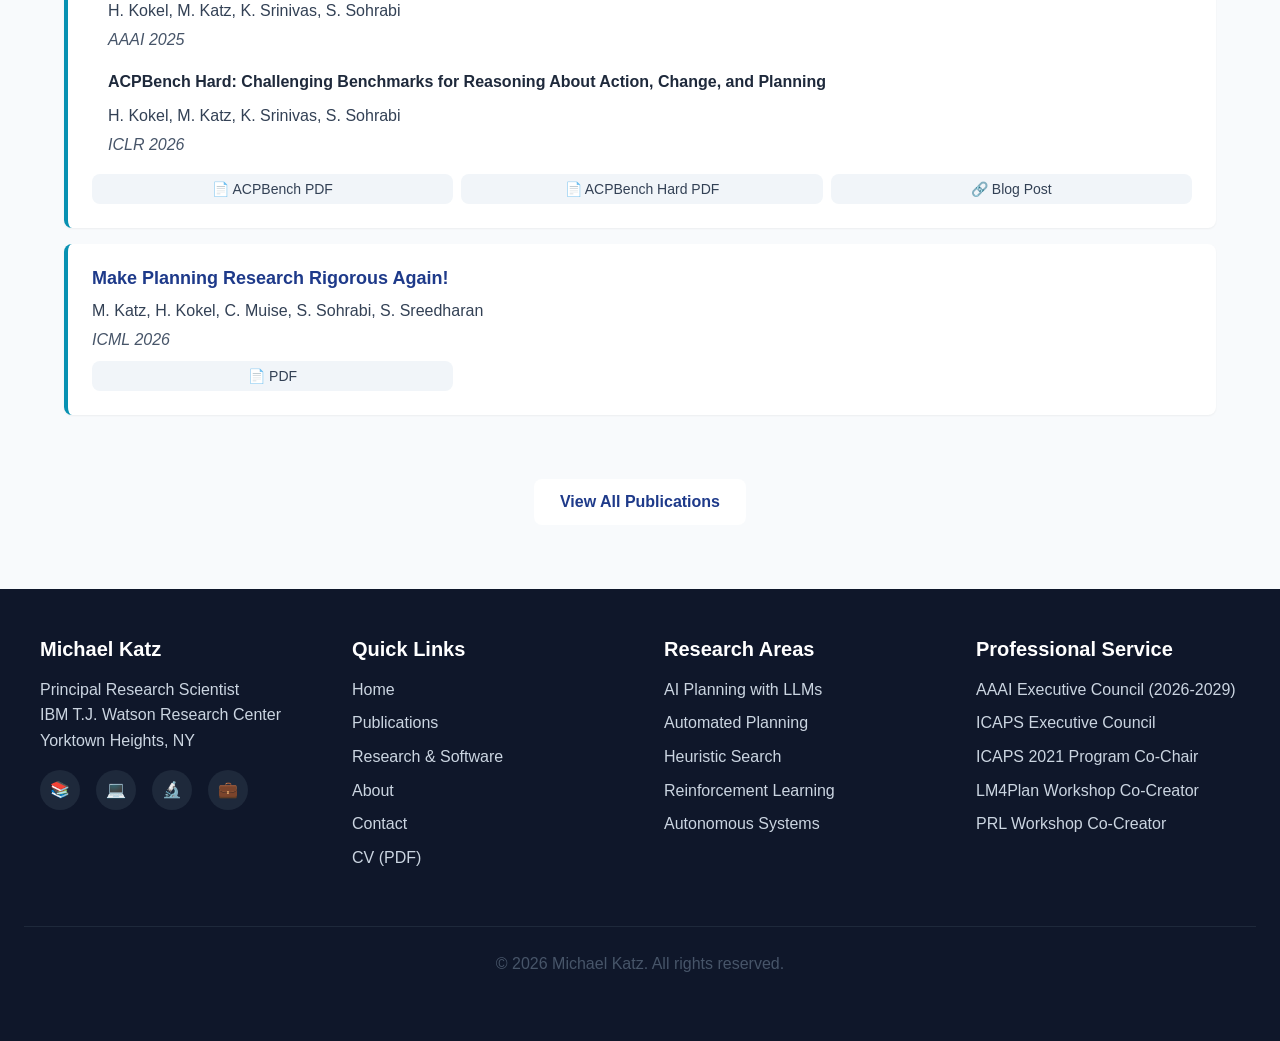
==== commit b37960fc: "changes to the website" ====
--- a/index.html
+++ b/index.html
@@ -73,13 +73,13 @@
                     <p><span class="news-date">Jun 2026</span> <strong>🏆 ICAPS Influential Paper Award!</strong> - Received ICAPS Influential Paper Award (test-of-time award) for our ICAPS 2013 paper "Who Said We Need to Relax All Variables?" with Jörg Hoffmann and Carmel Domshlak</p>
                 </li>
                 <li class="news-item fade-in">
-                    <p><span class="news-date">Apr 2026</span> <strong>LLM4Plan Workshop Series</strong> - LM4Plan workshops is at <a href="https://llmforplanning.github.io/ICAPS26/">ICAPS 2026</a>!</p>
+                    <p><span class="news-date">Apr 2026</span> <strong>LM4Plan Workshop Series</strong> - LM4Plan workshops is at <a href="https://llmforplanning.github.io/ICAPS26/">ICAPS 2026</a>!</p>
                 </li>
                 <li class="news-item fade-in">
                     <p><span class="news-date">Apr 2026</span> <strong>Position Paper Accepted to ICML 2026!</strong> - "Make Planning Research Rigorous Again!" Our goal is to make LLM-based planning research more reproducible, better grounded, and more meaningfully evaluated by building on decades of insights from the planning community</p>
                 </li>
                 <li class="news-item fade-in">
-                    <p><span class="news-date">Mar 2026</span> <strong>LLM4Plan Workshop Series</strong> - LM4Plan workshops comes to <a href="https://llmforplanning.github.io/ICML26/">ICML 2026</a>!</p>
+                    <p><span class="news-date">Mar 2026</span> <strong>LM4Plan Workshop Series</strong> - LM4Plan workshops comes to <a href="https://llmforplanning.github.io/ICML26/">ICML 2026</a>!</p>
                 </li>
                 <li class="news-item fade-in">
                     <p><span class="news-date">Jan 2026</span> <strong>ACPBench Hard Accepted to ICLR 2026!</strong> - Our paper on challenging benchmarks for action, change, and planning accepted. Read the <a href="https://ibm.github.io/ACPBench/">blog post</a></p>
@@ -94,10 +94,10 @@
                     <p><span class="news-date">2025</span> <strong>AAAI 2026 Tutorial & Lab Forum Co-Chair</strong> - Serving as co-chair for <a href="https://aaai.org/conference/aaai/aaai-26/conference-organizers/">AAAI 2026</a></p>
                 </li>
                 <li class="news-item fade-in">
-                    <p><span class="news-date">2025</span> <strong>LLM4Plan Workshop Series</strong> - LM4Plan workshops is at <a href="https://llmforplanning.github.io/ICAPS25/">ICAPS 2025</a></p>
-                </li>
-                <li class="news-item fade-in">
-                    <p><span class="news-date">2025</span> <strong>LLM4Plan Workshop Series</strong> - LM4Plan workshops is at <a href="https://llmforplanning.github.io/AAAI25/">AAAI 2025</a></p>
+                    <p><span class="news-date">2025</span> <strong>LM4Plan Workshop Series</strong> - LM4Plan workshops is at <a href="https://llmforplanning.github.io/ICAPS25/">ICAPS 2025</a></p>
+                </li>
+                <li class="news-item fade-in">
+                    <p><span class="news-date">2025</span> <strong>LM4Plan Workshop Series</strong> - LM4Plan workshops is at <a href="https://llmforplanning.github.io/AAAI25/">AAAI 2025</a></p>
                 </li>
                 <li class="news-item fade-in">
                     <p><span class="news-date">2024</span> <strong>Thought of Search (ToS) Published!</strong> - Our paper accepted to NeurIPS 2024. Check out the <a href="https://ibm.github.io/AutoToS/">blog post</a> and media coverage in <a href="https://venturebeat.com/ai/autotos-makes-llm-planning-fast-accurate-and-inexpensive/">VentureBeat</a></p>
@@ -312,16 +312,17 @@
                     <a href="https://scholar.google.com/citations?user=pltkfcMAAAAJ&hl=en" class="social-link" aria-label="Google Scholar">📚</a>
                     <a href="https://github.com/ctpelok77/" class="social-link" aria-label="GitHub">💻</a>
                     <a href="https://researcher.watson.ibm.com/researcher/view.php?person=ibm-Michael.Katz1" class="social-link" aria-label="IBM Research">🔬</a>
-                    <a href="https://www.linkedin.com/in/michael-katz-5b5b2b1b/" class="social-link" aria-label="LinkedIn">💼</a>
+                    <a href="https://www.linkedin.com/in/katzmichael/" class="social-link" aria-label="LinkedIn">💼</a>
                 </div>
             </div>
             
             <div class="footer-section">
                 <h4>Quick Links</h4>
                 <ul class="footer-links">
+                    <li><a href="index.html">Home</a></li>
                     <li><a href="publications.html">Publications</a></li>
                     <li><a href="research.html">Research & Software</a></li>
-                    <li><a href="about.html">About & Activities</a></li>
+                    <li><a href="about.html">About</a></li>
                     <li><a href="contact.html">Contact</a></li>
                     <li><a href="CV_Michael_Katz.pdf">CV (PDF)</a></li>
                 </ul>
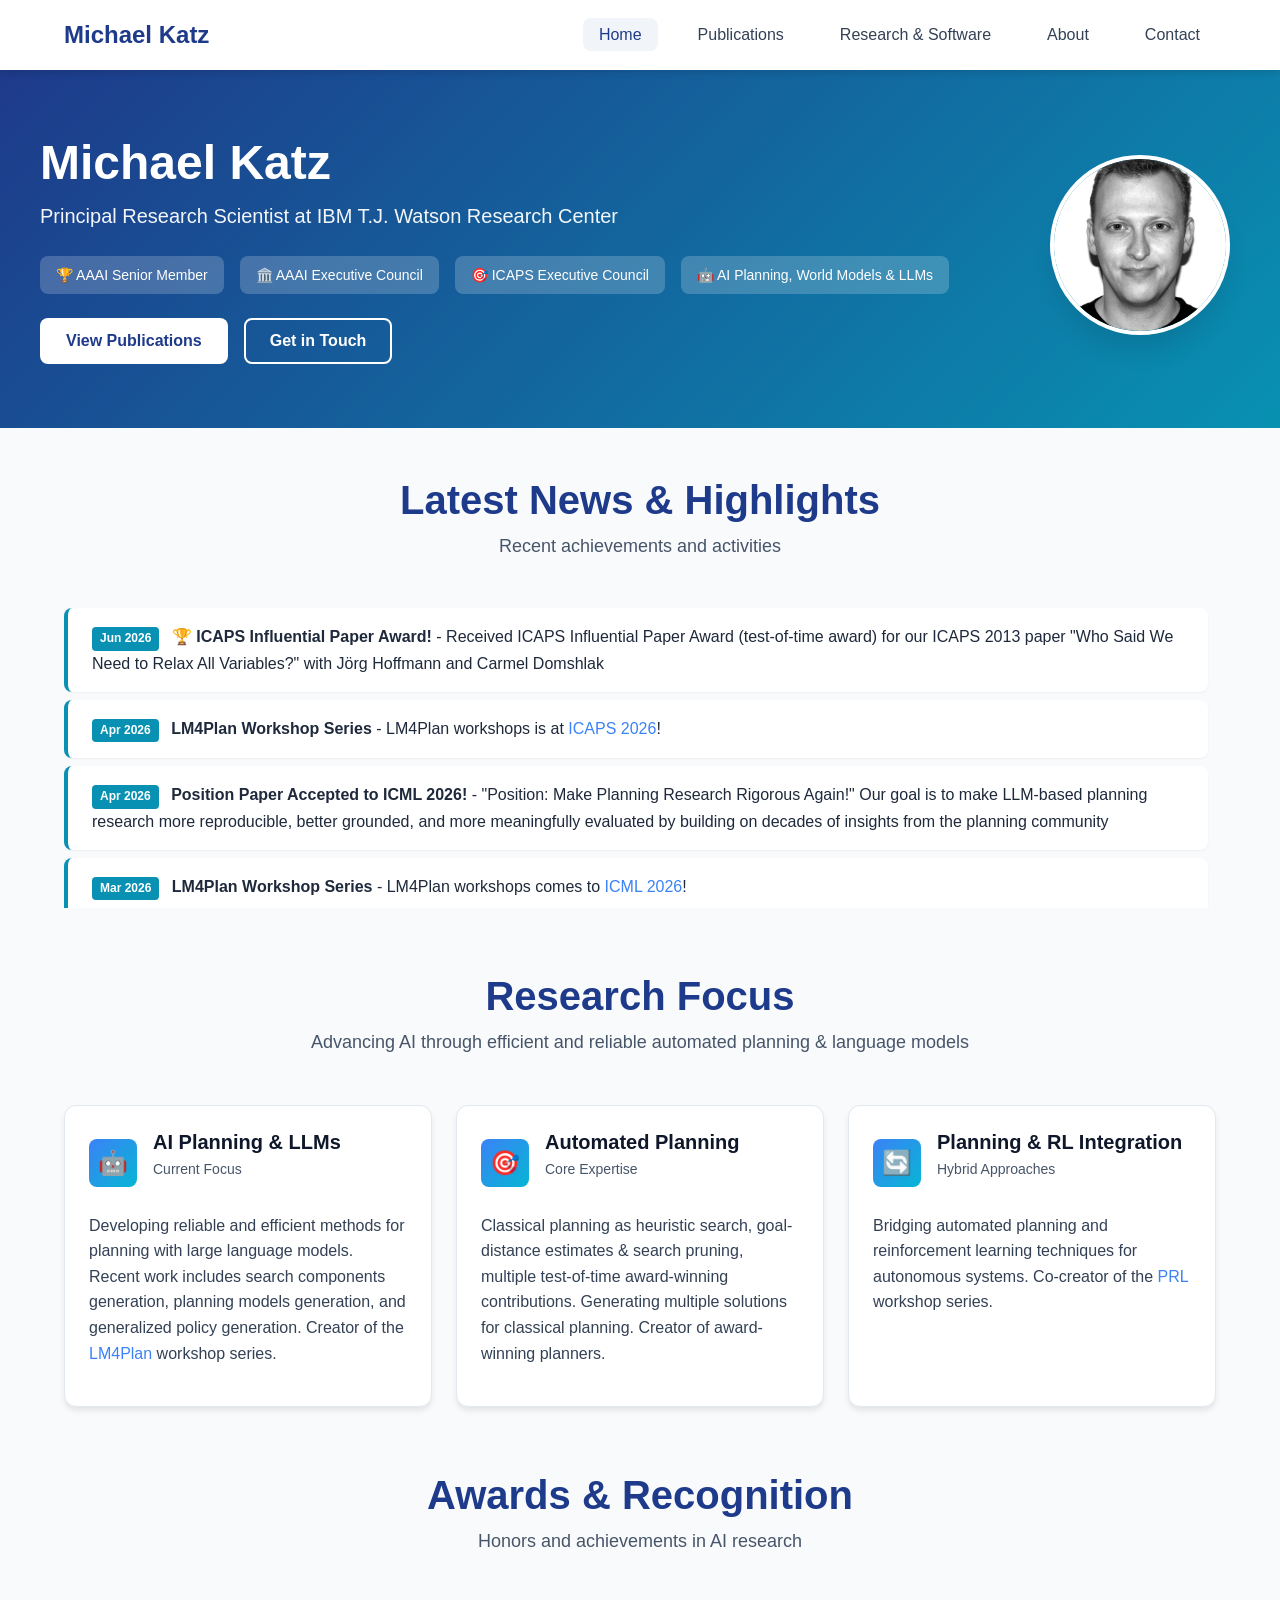
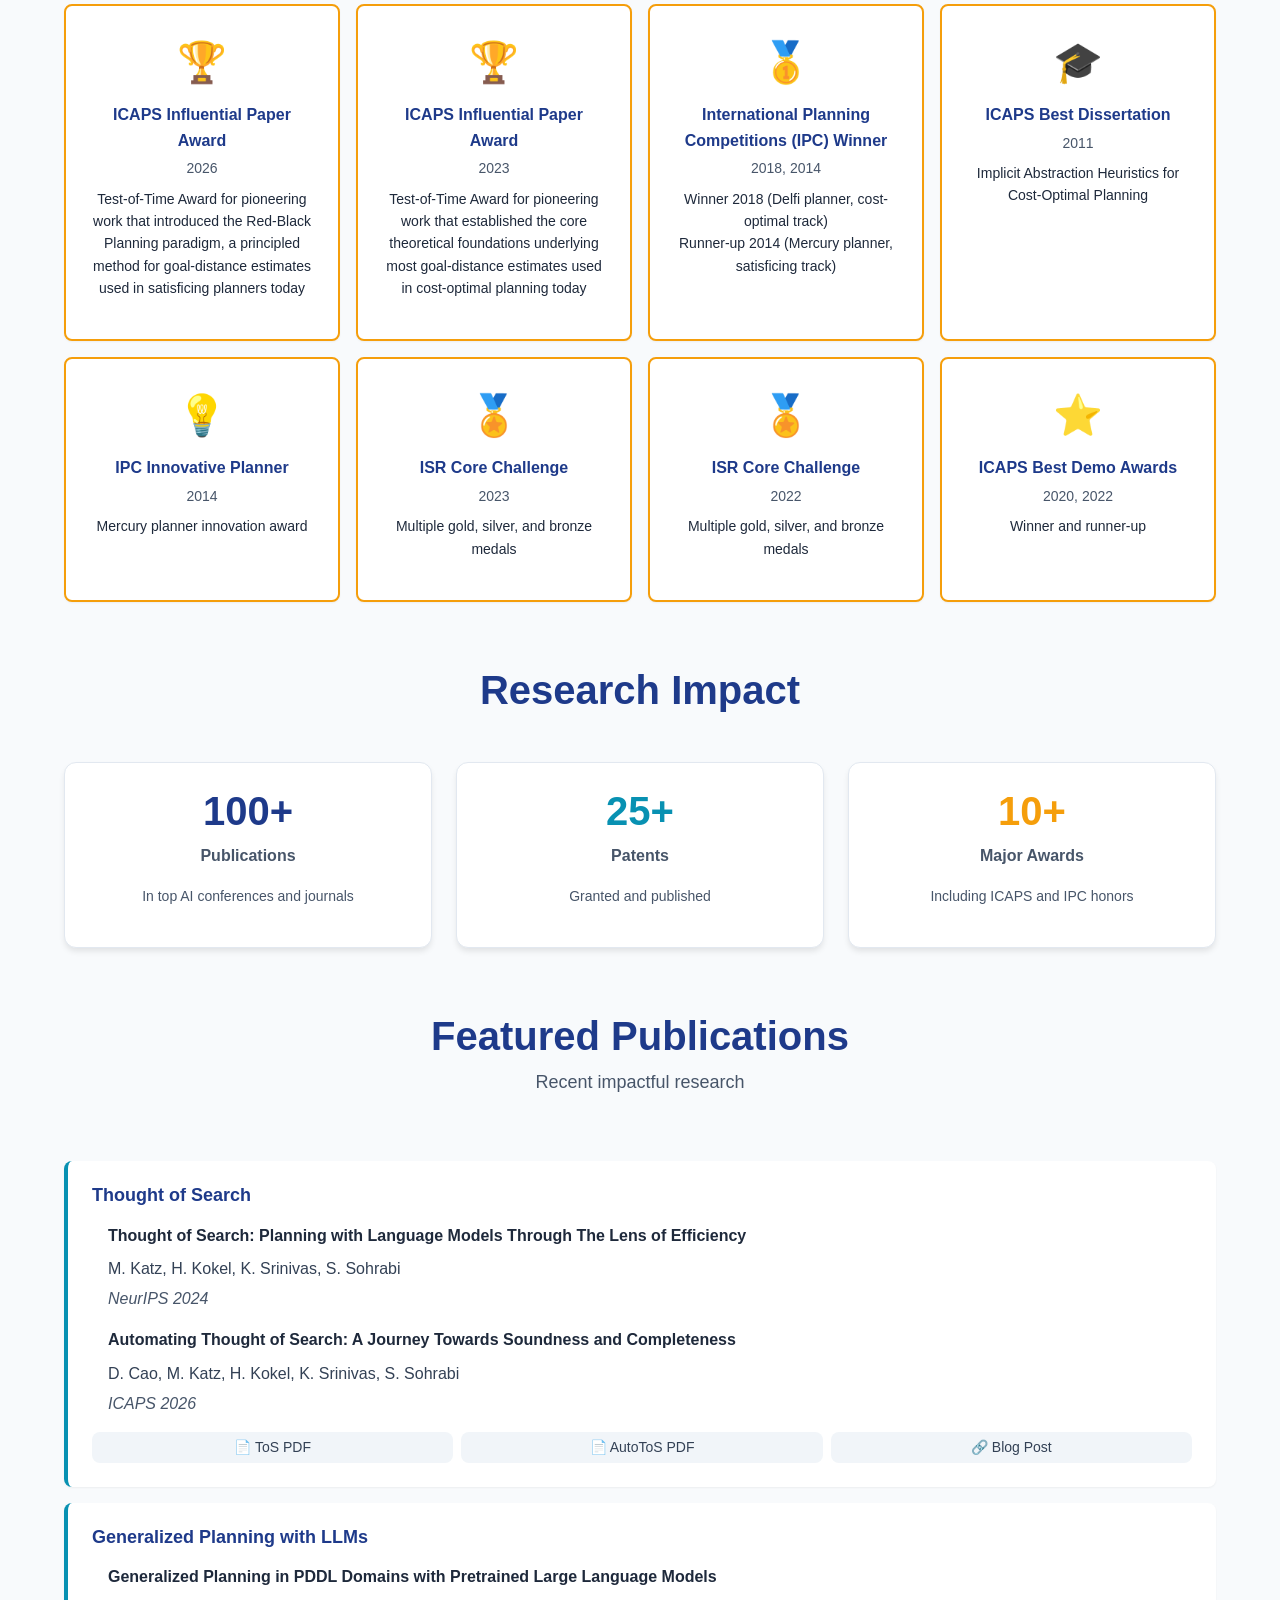
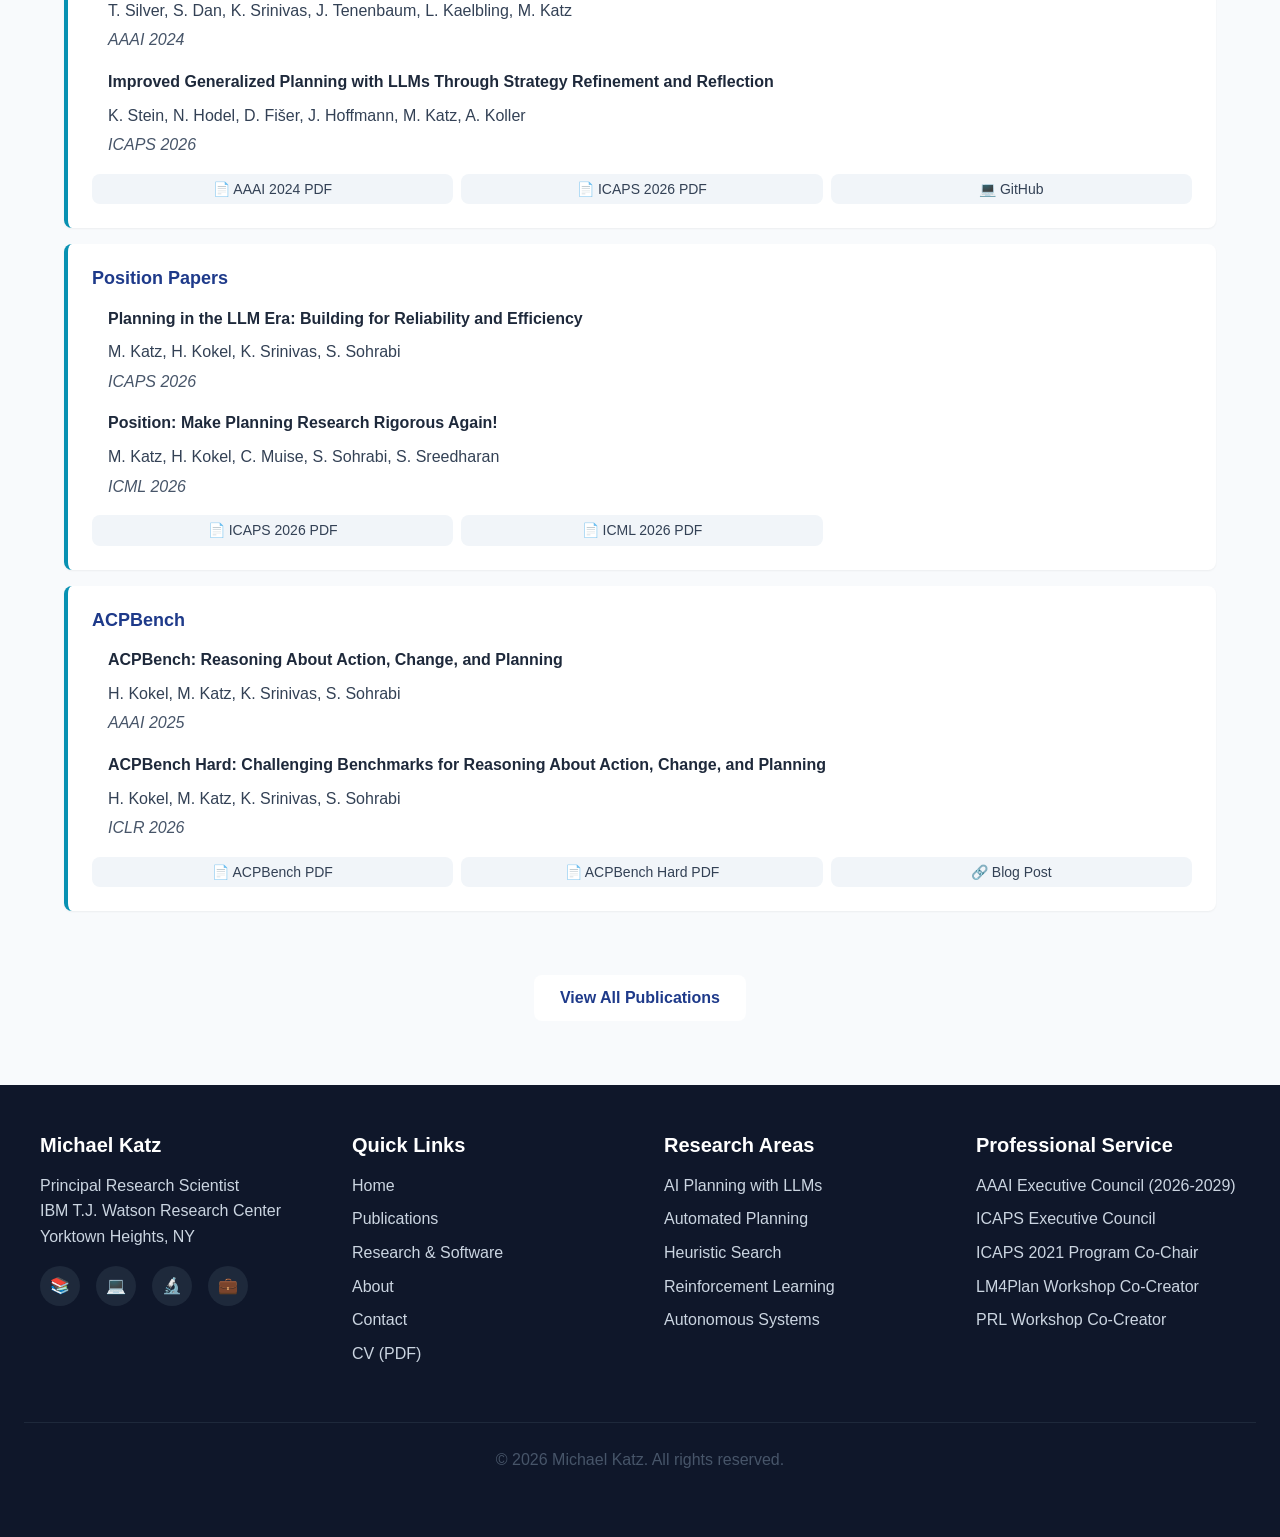
==== commit 61f01286: "more changes" ====
--- a/index.html
+++ b/index.html
@@ -76,7 +76,7 @@
                     <p><span class="news-date">Apr 2026</span> <strong>LM4Plan Workshop Series</strong> - LM4Plan workshops is at <a href="https://llmforplanning.github.io/ICAPS26/">ICAPS 2026</a>!</p>
                 </li>
                 <li class="news-item fade-in">
-                    <p><span class="news-date">Apr 2026</span> <strong>Position Paper Accepted to ICML 2026!</strong> - "Make Planning Research Rigorous Again!" Our goal is to make LLM-based planning research more reproducible, better grounded, and more meaningfully evaluated by building on decades of insights from the planning community</p>
+                    <p><span class="news-date">Apr 2026</span> <strong>Position Paper Accepted to ICML 2026!</strong> - "Position: Make Planning Research Rigorous Again!" Our goal is to make LLM-based planning research more reproducible, better grounded, and more meaningfully evaluated by building on decades of insights from the planning community</p>
                 </li>
                 <li class="news-item fade-in">
                     <p><span class="news-date">Mar 2026</span> <strong>LM4Plan Workshop Series</strong> - LM4Plan workshops comes to <a href="https://llmforplanning.github.io/ICML26/">ICML 2026</a>!</p>
@@ -254,16 +254,74 @@
                         <p class="pub-venue" style="margin-bottom: 1rem;">NeurIPS 2024</p>
                         
                         <p style="margin-bottom: 0.5rem;"><strong>Automating Thought of Search: A Journey Towards Soundness and Completeness</strong></p>
+                        <p class="pub-authors" style="margin-bottom: 0.25rem;">D. Cao, M. Katz, H. Kokel, K. Srinivas, S. Sohrabi</p>
+                        <p class="pub-venue" style="margin-bottom: 1rem;">ICAPS 2026</p>
+                    </div>
+                    <div class="pub-links">
+                        <a href="papers/neurips2024.pdf" class="pub-link">📄 ToS PDF</a>
+                        <a href="papers/cao-et-al-icaps2026.pdf" class="pub-link">📄 AutoToS PDF</a>
+                        <a href="https://ibm.github.io/AutoToS/" class="pub-link">🔗 Blog Post</a>
+                    </div>
+                </div>
+
+                <!-- Generalized Planning with LLMs -->
+                <div class="publication-item fade-in">
+                    <h4 class="pub-title">Generalized Planning with LLMs</h4>
+                    <div style="margin-left: 1rem; margin-top: 1rem;">
+                        <p style="margin-bottom: 0.5rem;"><strong>Generalized Planning in PDDL Domains with Pretrained Large Language Models</strong></p>
+                        <p class="pub-authors" style="margin-bottom: 0.25rem;">T. Silver, S. Dan, K. Srinivas, J. Tenenbaum, L. Kaelbling, M. Katz</p>
+                        <p class="pub-venue" style="margin-bottom: 1rem;">AAAI 2024</p>
+
+                        <p style="margin-bottom: 0.5rem;"><strong>Improved Generalized Planning with LLMs Through Strategy Refinement and Reflection</strong></p>
+                        <p class="pub-authors" style="margin-bottom: 0.25rem;">K. Stein, N. Hodel, D. Fišer, J. Hoffmann, M. Katz, A. Koller</p>
+                        <p class="pub-venue" style="margin-bottom: 1rem;">ICAPS 2026</p>
+                    </div>
+                    <div class="pub-links">
+                        <a href="papers/aaai2024a.pdf" class="pub-link">📄 AAAI 2024 PDF</a>
+                        <a href="papers/stein-et-al-icaps2026.pdf" class="pub-link">📄 ICAPS 2026 PDF</a>
+                        <a href="https://github.com/coli-saar/genplan-strategy-refine" class="pub-link">💻 GitHub</a>
+                    </div>
+                </div>
+
+                <!-- Fact-Level Relevance Pruning -->
+                <!-- <div class="publication-item fade-in">
+                    <h4 class="pub-title">Simplifying Planning Tasks with Fact-Level Relevance Analysis</h4>
+                    <p class="pub-authors">C. Allen, A. de Mello Koch, H. Kokel, G. Konidaris, M. Katz</p>
+                    <p class="pub-venue">ICAPS 2026</p>
+                    <div class="pub-links">
+                        <a href="papers/allen-et-al-icaps2026.pdf" class="pub-link">📄 PDF</a>
+                        <a href="https://github.com/camall3n/fact-pruning/" class="pub-link">💻 GitHub</a>
+                    </div>
+                </div> -->
+
+                <!-- GNN Planner Selection -->
+                <!-- <div class="publication-item fade-in">
+                    <h4 class="pub-title">Beyond Message Passing: Modern GNN Architectures for Online Planner Selection</h4>
+                    <p class="pub-authors">J. Vatter, R. Mayer, H.-A. Jacobsen, H. Samulowitz, M. Katz</p>
+                    <p class="pub-venue">ICAPS 2026</p>
+                    <div class="pub-links">
+                        <a href="papers/vatter-et-al-icaps2026.pdf" class="pub-link">📄 PDF</a>
+                    </div>
+                </div> -->
+
+                <!-- Position Papers -->
+                <div class="publication-item fade-in">
+                    <h4 class="pub-title">Position Papers</h4>
+                    <div style="margin-left: 1rem; margin-top: 1rem;">
+                        <p style="margin-bottom: 0.5rem;"><strong>Planning in the LLM Era: Building for Reliability and Efficiency</strong></p>
                         <p class="pub-authors" style="margin-bottom: 0.25rem;">M. Katz, H. Kokel, K. Srinivas, S. Sohrabi</p>
                         <p class="pub-venue" style="margin-bottom: 1rem;">ICAPS 2026</p>
-                    </div>
-                    <div class="pub-links">
-                        <a href="papers/neurips2024.pdf" class="pub-link">📄 ToS PDF</a>
-                        <a href="papers/katz-et-al-icaps2026.pdf" class="pub-link">📄 AutoToS PDF</a>
-                        <a href="https://ibm.github.io/AutoToS/" class="pub-link">🔗 Blog Post</a>
-                    </div>
-                </div>
-                
+
+                        <p style="margin-bottom: 0.5rem;"><strong>Position: Make Planning Research Rigorous Again!</strong></p>
+                        <p class="pub-authors" style="margin-bottom: 0.25rem;">M. Katz, H. Kokel, C. Muise, S. Sohrabi, S. Sreedharan</p>
+                        <p class="pub-venue" style="margin-bottom: 1rem;">ICML 2026</p>
+                    </div>
+                    <div class="pub-links">
+                        <a href="papers/katz-et-al-icaps2026.pdf" class="pub-link">📄 ICAPS 2026 PDF</a>
+                        <a href="papers/katz-et-al-icml2026.pdf" class="pub-link">📄 ICML 2026 PDF</a>
+                    </div>
+                </div>
+
                 <!-- ACPBench Series -->
                 <div class="publication-item fade-in">
                     <h4 class="pub-title">ACPBench</h4>
@@ -283,15 +341,6 @@
                     </div>
                 </div>
                 
-                <!-- Position Paper -->
-                <div class="publication-item fade-in">
-                    <h4 class="pub-title">Make Planning Research Rigorous Again!</h4>
-                    <p class="pub-authors">M. Katz, H. Kokel, C. Muise, S. Sohrabi, S. Sreedharan</p>
-                    <p class="pub-venue">ICML 2026</p>
-                    <div class="pub-links">
-                        <a href="papers/katz-et-al-icml2026.pdf" class="pub-link">📄 PDF</a>
-                    </div>
-                </div>
             </div>
             <div style="text-align: center; margin-top: 2rem;">
                 <a href="publications.html" class="btn btn-primary">View All Publications</a>
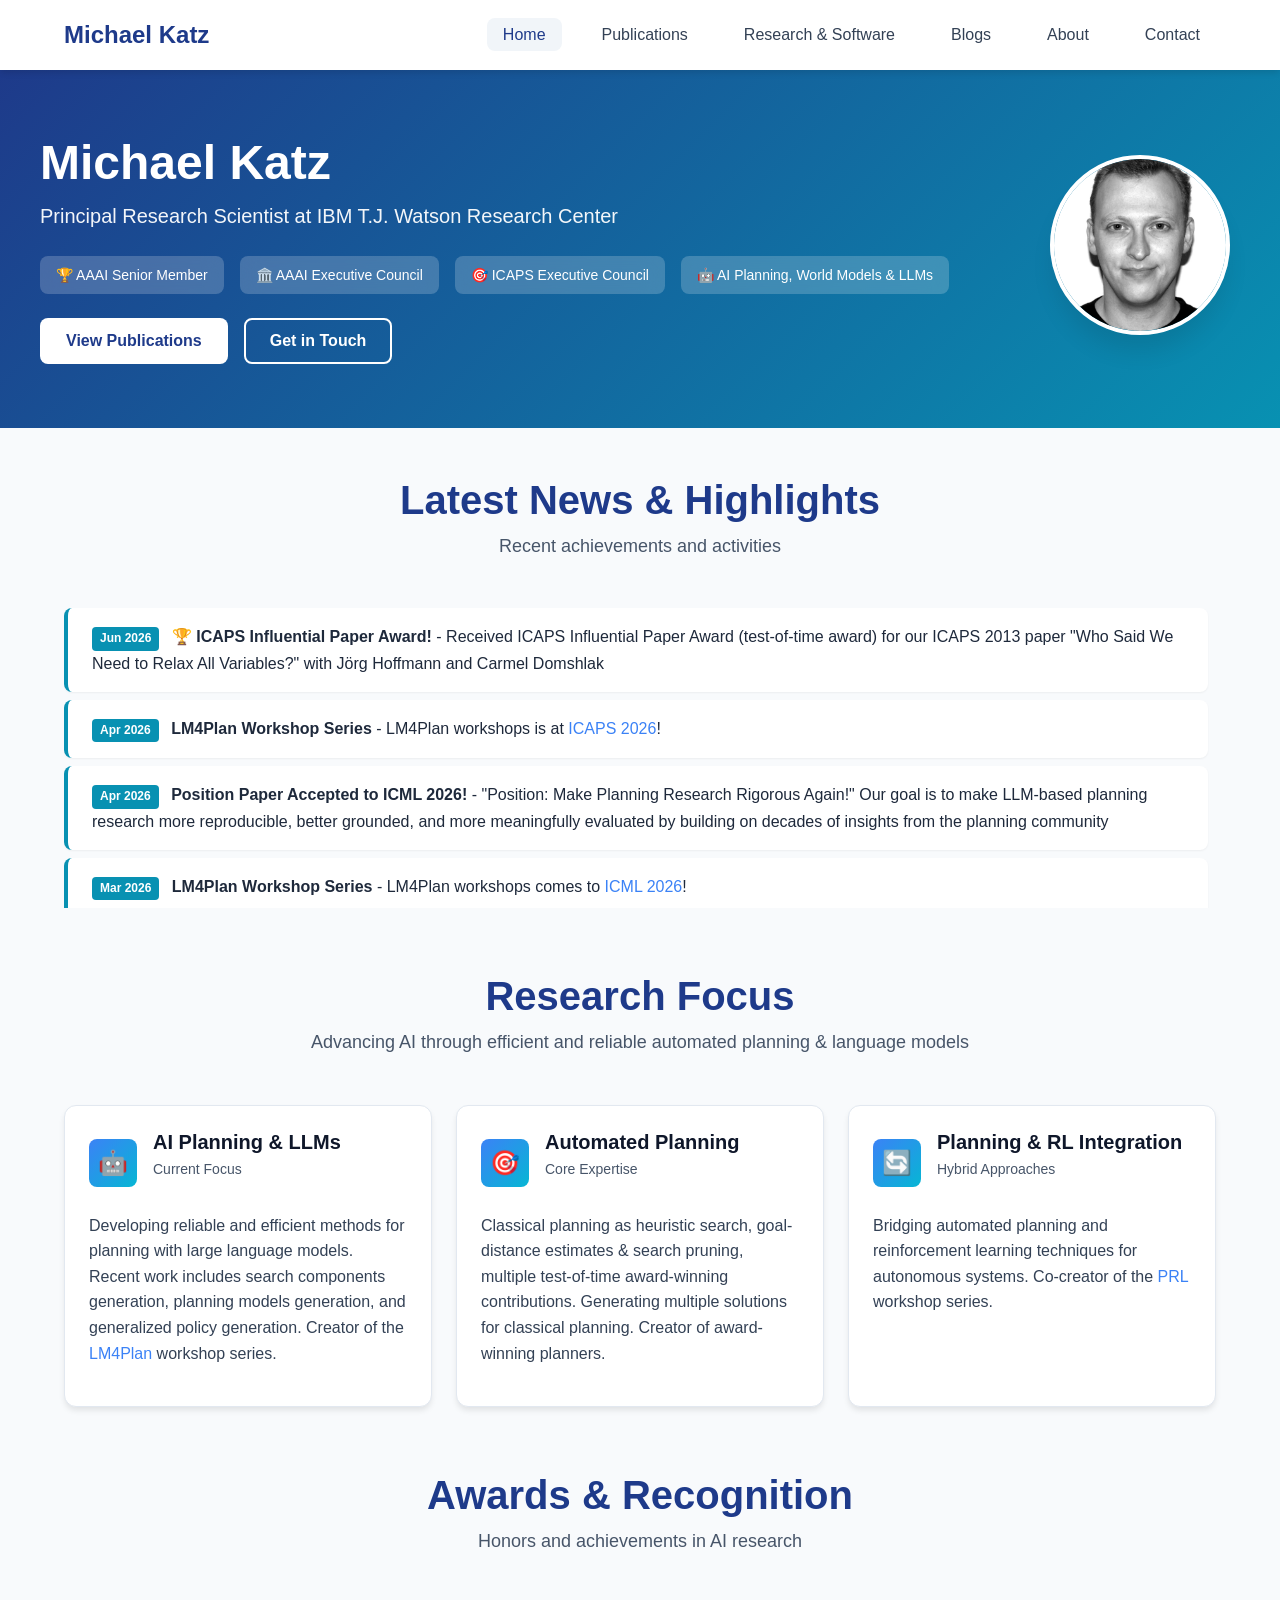
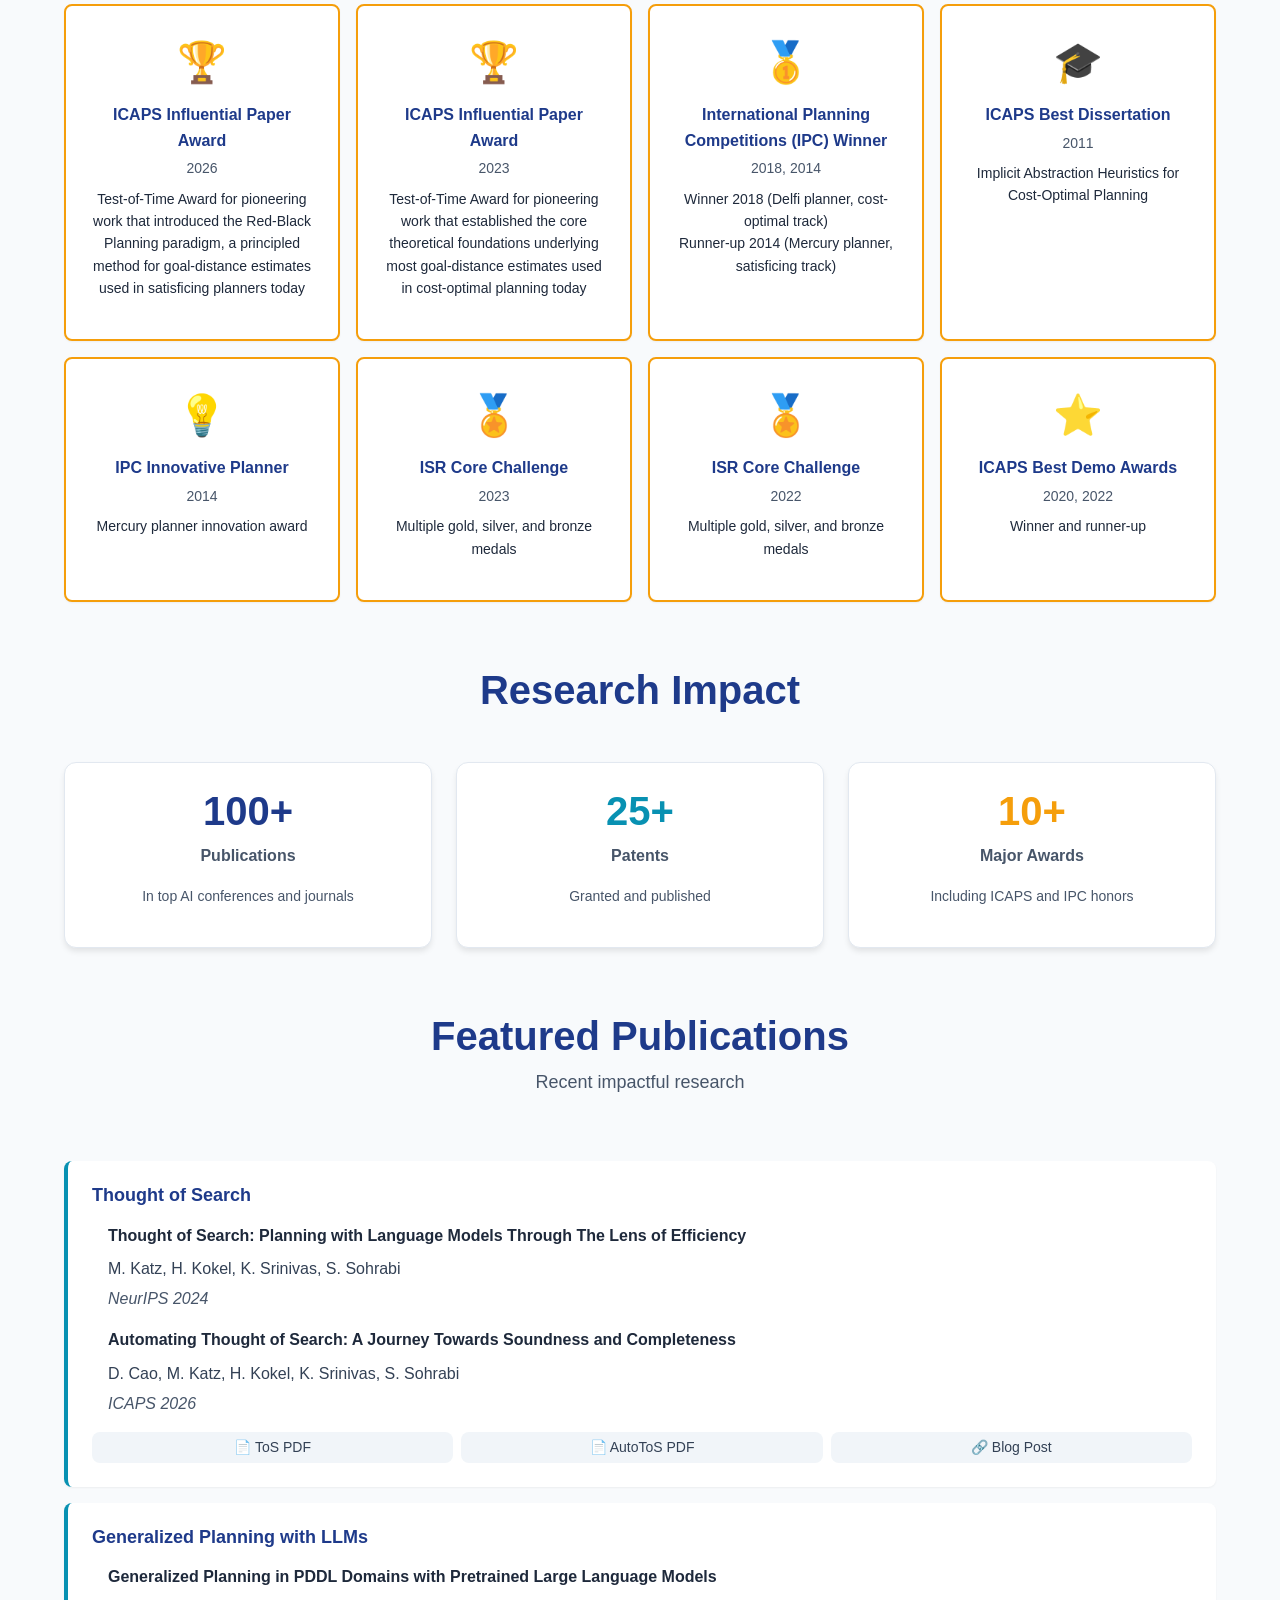
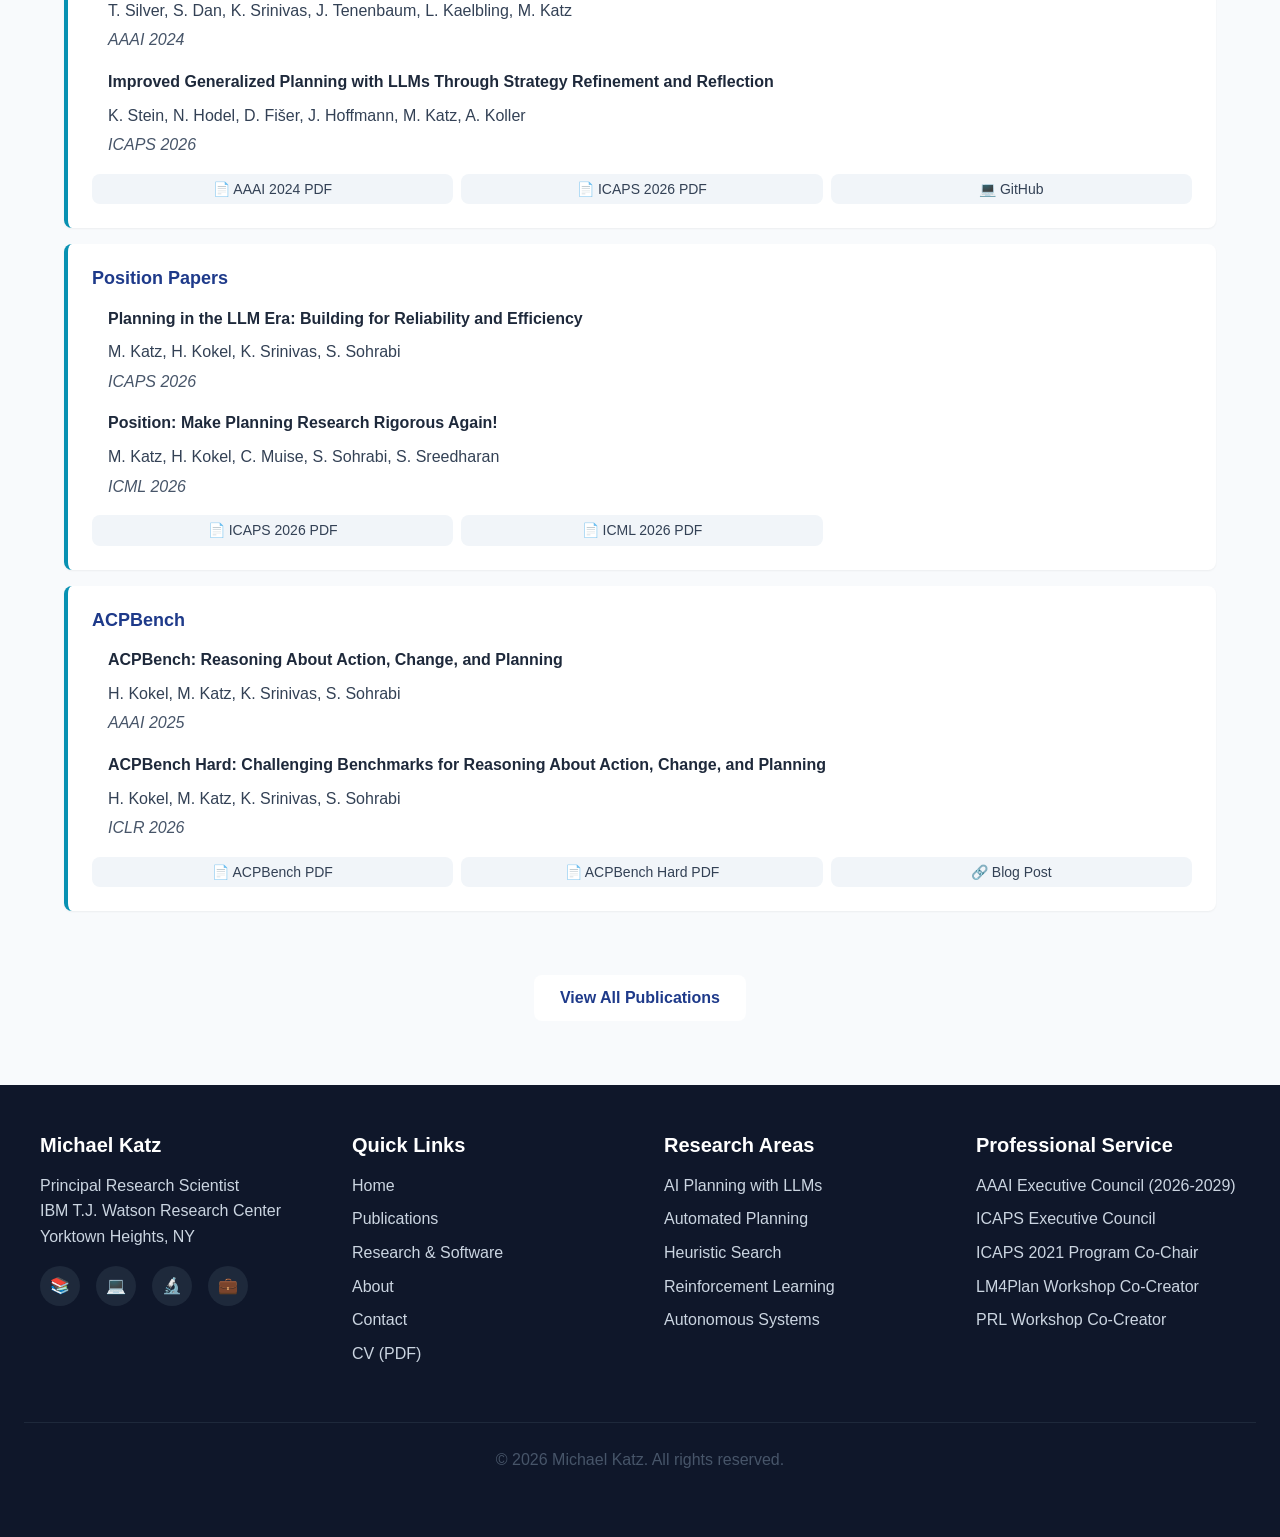
==== commit a60acc77: "blogs" ====
--- a/index.html
+++ b/index.html
@@ -30,6 +30,7 @@
                 <li><a href="index.html" class="active">Home</a></li>
                 <li><a href="publications.html">Publications</a></li>
                 <li><a href="research.html">Research & Software</a></li>
+                <li><a href="blogs/">Blogs</a></li>
                 <li><a href="about.html">About</a></li>
                 <li><a href="contact.html">Contact</a></li>
             </ul>
